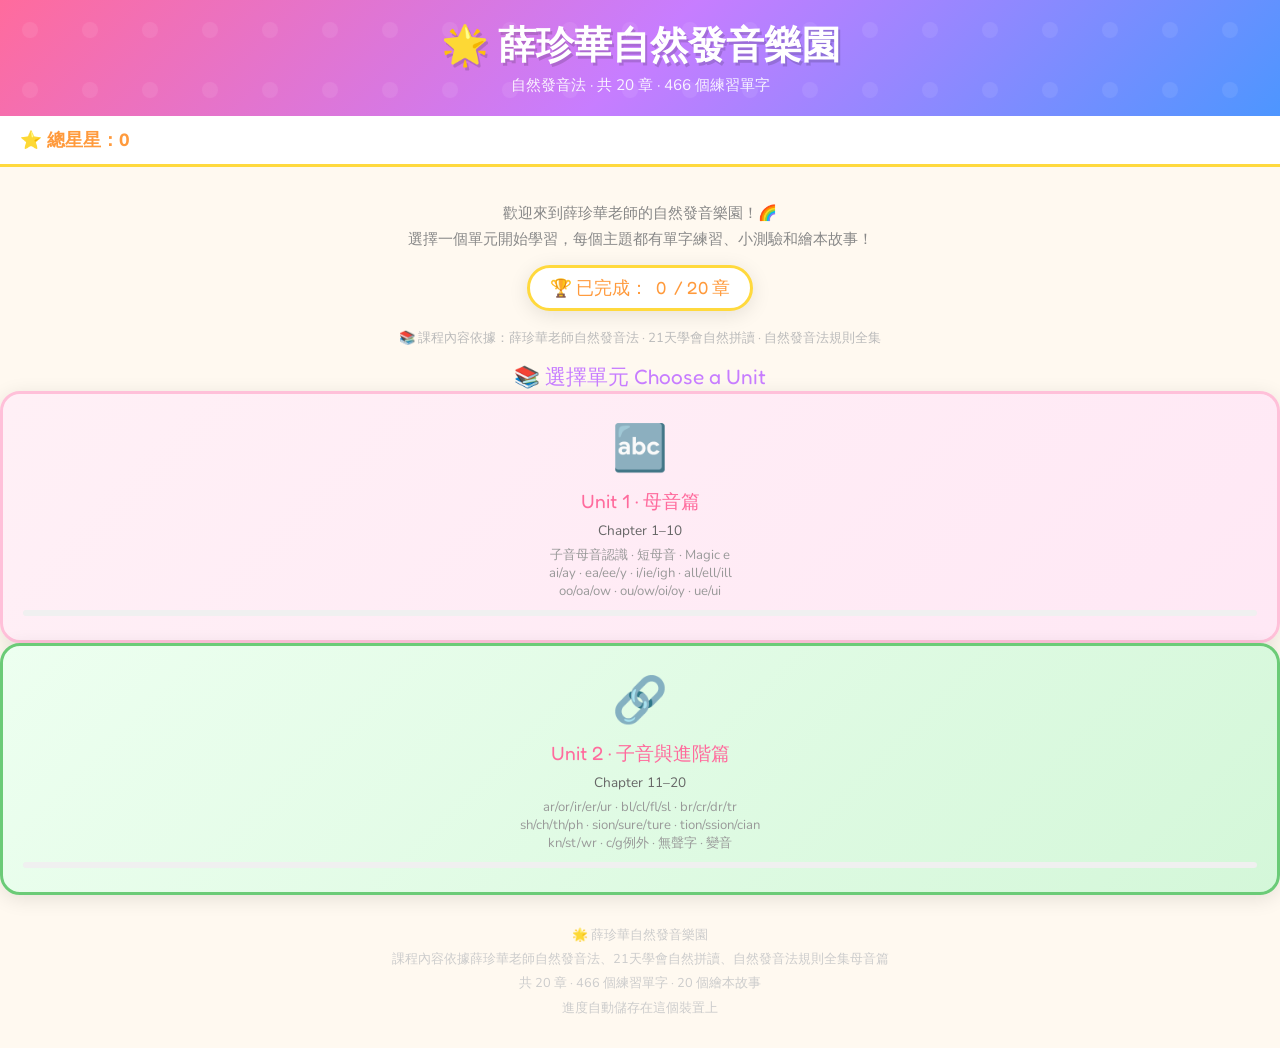
==== index.html @ bdc43578 "Add files via upload" ====
<!DOCTYPE html>
<html lang="zh-TW">
<head>
<meta charset="UTF-8">
<meta name="viewport" content="width=device-width, initial-scale=1.0">
<title>🌟 薛珍華自然發音樂園</title>
<link href="https://fonts.googleapis.com/css2?family=Nunito:wght@400;600;700;800;900&family=Fredoka+One&display=swap" rel="stylesheet">
<link rel="stylesheet" href="style.css">
<style>
  .hero {
    text-align: center;
    padding: 28px 20px 10px;
    max-width: 700px;
    margin: 0 auto;
  }
  .hero p { font-size: 0.95rem; color: #888; margin-top: 6px; line-height: 1.7; }
  .total-stars {
    display: inline-flex; align-items: center; gap: 8px;
    background: white; border: 3px solid var(--yellow);
    border-radius: 50px; padding: 8px 20px;
    font-family: 'Fredoka One', cursive; font-size: 1.1rem;
    color: var(--orange); margin-top: 12px; box-shadow: var(--shadow);
  }
  .section-title {
    font-family: 'Fredoka One', cursive; font-size: 1.3rem;
    color: var(--purple); text-align: center;
    padding: 0 20px; max-width: 900px; margin: 16px auto 0;
  }
  .source-note {
    text-align: center;
    font-size: 0.82rem;
    color: #bbb;
    padding: 8px 20px 0;
  }
  footer {
    text-align: center; padding: 28px 20px;
    color: #ccc; font-size: 0.8rem; line-height: 1.9;
  }
</style>
</head>
<body>

<header>
  <h1>🌟 薛珍華自然發音樂園</h1>
  <p>自然發音法 · 共 20 章 · 466 個練習單字</p>
</header>

<div id="progress-bar">
  <span class="star-count">⭐ 總星星：<span id="star-num">0</span></span>
  <div class="progress-stars" id="progress-stars"></div>
</div>

<div class="hero">
  <p>歡迎來到薛珍華老師的自然發音樂園！🌈<br>
  選擇一個單元開始學習，每個主題都有單字練習、小測驗和繪本故事！</p>
  <div class="total-stars">🏆 已完成：<span id="done-count">0</span> / 20 章</div>
</div>

<div class="source-note">
  📚 課程內容依據：薛珍華老師自然發音法 · 21天學會自然拼讀 · 自然發音法規則全集
</div>

<div class="section-title">📚 選擇單元 Choose a Unit</div>

<div class="unit-grid">

  <a class="unit-card" href="ch1-10.html" data-color="0">
    <span class="unit-emoji">🔤</span>
    <div class="unit-title">Unit 1 · 母音篇</div>
    <div style="font-size:0.85rem;color:#666;margin-bottom:6px">Chapter 1–10</div>
    <div class="unit-lessons">
      子音母音認識 · 短母音 · Magic e<br>
      ai/ay · ea/ee/y · i/ie/igh · all/ell/ill<br>
      oo/oa/ow · ou/ow/oi/oy · ue/ui
    </div>
    <div class="unit-progress"><div class="unit-progress-bar" id="prog-1" style="width:0%"></div></div>
  </a>

  <a class="unit-card" href="ch11-20.html" data-color="2">
    <span class="unit-emoji">🔗</span>
    <div class="unit-title">Unit 2 · 子音與進階篇</div>
    <div style="font-size:0.85rem;color:#666;margin-bottom:6px">Chapter 11–20</div>
    <div class="unit-lessons">
      ar/or/ir/er/ur · bl/cl/fl/sl · br/cr/dr/tr<br>
      sh/ch/th/ph · sion/sure/ture · tion/ssion/cian<br>
      kn/st/wr · c/g例外 · 無聲字 · 變音
    </div>
    <div class="unit-progress"><div class="unit-progress-bar" id="prog-2" style="width:0%"></div></div>
  </a>

</div>

<footer>
  🌟 薛珍華自然發音樂園<br>
  課程內容依據薛珍華老師自然發音法、21天學會自然拼讀、自然發音法規則全集母音篇<br>
  共 20 章 · 466 個練習單字 · 20 個繪本故事<br>
  進度自動儲存在這個裝置上
</footer>

<script>
  const stars = parseInt(localStorage.getItem('xue_phonics_stars') || '0');
  document.getElementById('star-num').textContent = stars;
  const starsEl = document.getElementById('progress-stars');
  for (let i = 0; i < Math.min(stars, 20); i++) {
    const s = document.createElement('span');
    s.className = 'star earned';
    s.textContent = '⭐';
    starsEl.appendChild(s);
  }
  const done = JSON.parse(localStorage.getItem('xue_phonics_done') || '[]');
  document.getElementById('done-count').textContent = done.length;

  const ranges = [[1,10],[11,20]];
  ranges.forEach(([from,to], idx) => {
    const total = to - from + 1;
    const count = done.filter(id => id >= from && id <= to).length;
    const bar = document.getElementById('prog-' + (idx+1));
    if (bar) bar.style.width = Math.round((count/total)*100) + '%';
  });
</script>

</body>
</html>
---- style.css ----
:root {
    --pink: #FF6B9D;
    --yellow: #FFD93D;
    --green: #6BCB77;
    --blue: #4D96FF;
    --purple: #C77DFF;
    --orange: #FF9A3C;
    --bg: #FFF9F0;
    --card: #FFFFFF;
    --text: #3A3A5C;
    --light: #F0F4FF;
    --shadow: 0 4px 20px rgba(0,0,0,0.1);
    --radius: 20px;
  }

  * { box-sizing: border-box; margin: 0; padding: 0; }

  body {
    font-family: 'Nunito', sans-serif;
    background: var(--bg);
    color: var(--text);
    min-height: 100vh;
    overflow-x: hidden;
  }

  /* ── Header ── */
  header {
    background: linear-gradient(135deg, #FF6B9D 0%, #C77DFF 50%, #4D96FF 100%);
    padding: 20px 24px;
    text-align: center;
    position: relative;
    overflow: hidden;
  }
  header::before {
    content: '';
    position: absolute; inset: 0;
    background: url("data:image/svg+xml,%3Csvg width='60' height='60' viewBox='0 0 60 60' xmlns='http://www.w3.org/2000/svg'%3E%3Cg fill='none' fill-rule='evenodd'%3E%3Cg fill='%23ffffff' fill-opacity='0.08'%3E%3Ccircle cx='30' cy='30' r='8'/%3E%3C/g%3E%3C/g%3E%3C/svg%3E") repeat;
  }
  header h1 {
    font-family: 'Fredoka One', cursive;
    font-size: clamp(1.6rem, 5vw, 2.4rem);
    color: white;
    text-shadow: 2px 3px 0 rgba(0,0,0,0.15);
    position: relative;
  }
  header p {
    color: rgba(255,255,255,0.9);
    font-size: 0.95rem;
    margin-top: 4px;
    position: relative;
  }

  /* ── Stars / Progress ── */
  #progress-bar {
    background: white;
    padding: 12px 20px;
    display: flex;
    align-items: center;
    gap: 10px;
    border-bottom: 3px solid var(--yellow);
    flex-wrap: wrap;
  }
  .star-count { font-size: 1.1rem; font-weight: 800; color: var(--orange); }
  .progress-stars { display: flex; gap: 4px; flex-wrap: wrap; }
  .star { font-size: 1.3rem; filter: grayscale(1); transition: all 0.3s; }
  .star.earned { filter: none; transform: scale(1.1); }

  /* ── Lesson Map ── */
  #lesson-map {
    padding: 28px 20px;
    max-width: 900px;
    margin: 0 auto;
  }
  #lesson-map h2 {
    font-family: 'Fredoka One', cursive;
    font-size: 1.5rem;
    color: var(--purple);
    margin-bottom: 20px;
    text-align: center;
  }
  .lesson-grid {
    display: grid;
    grid-template-columns: repeat(auto-fill, minmax(160px, 1fr));
    gap: 16px;
  }
  .lesson-card {
    background: var(--card);
    border-radius: var(--radius);
    padding: 20px 16px;
    text-align: center;
    cursor: pointer;
    border: 3px solid transparent;
    box-shadow: var(--shadow);
    transition: all 0.25s cubic-bezier(.34,1.56,.64,1);
    position: relative;
    overflow: hidden;
  }
  .lesson-card:hover { transform: translateY(-6px) scale(1.03); }
  .lesson-card.locked { opacity: 0.5; cursor: not-allowed; }
  .lesson-card.done { border-color: var(--green); }
  .lesson-card .lesson-emoji { font-size: 2.2rem; display: block; margin-bottom: 8px; }
  .lesson-card .lesson-num {
    font-family: 'Fredoka One', cursive;
    font-size: 1.1rem;
    color: var(--pink);
  }
  .lesson-card .lesson-title { font-size: 0.8rem; color: #777; margin-top: 4px; line-height: 1.3; }
  .lesson-card .done-badge {
    position: absolute; top: 8px; right: 8px;
    font-size: 1rem;
  }
  .lesson-card[data-color="0"] { background: linear-gradient(135deg, #fff0f6, #ffe8f5); border-color: #ffc0d9; }
  .lesson-card[data-color="1"] { background: linear-gradient(135deg, #fffbe0, #fff3c0); border-color: #ffe066; }
  .lesson-card[data-color="2"] { background: linear-gradient(135deg, #edfff0, #d4f7d9); border-color: #6bcb77; }
  .lesson-card[data-color="3"] { background: linear-gradient(135deg, #eef4ff, #d9e8ff); border-color: #4d96ff; }
  .lesson-card[data-color="4"] { background: linear-gradient(135deg, #f5eeff, #e8d5ff); border-color: #c77dff; }

  /* ── Screen: Lesson Intro ── */
  .screen { display: none; max-width: 860px; margin: 0 auto; padding: 24px 16px; }
  .screen.active { display: block; }

  .back-btn {
    background: white;
    border: 2.5px solid var(--pink);
    color: var(--pink);
    font-family: 'Nunito', sans-serif;
    font-weight: 800;
    font-size: 0.95rem;
    padding: 8px 18px;
    border-radius: 50px;
    cursor: pointer;
    margin-bottom: 20px;
    transition: all 0.2s;
    display: inline-flex;
    align-items: center;
    gap: 6px;
  }
  .back-btn:hover { background: var(--pink); color: white; }

  .lesson-header {
    text-align: center;
    margin-bottom: 28px;
  }
  .lesson-header .big-emoji { font-size: 3.5rem; }
  .lesson-header h2 {
    font-family: 'Fredoka One', cursive;
    font-size: 2rem;
    background: linear-gradient(135deg, var(--pink), var(--purple));
    -webkit-background-clip: text;
    -webkit-text-fill-color: transparent;
    margin: 8px 0 4px;
  }
  .lesson-header p { color: #888; font-size: 0.9rem; }

  /* ── Topic Tabs ── */
  .topic-tabs {
    display: flex;
    gap: 10px;
    flex-wrap: wrap;
    justify-content: center;
    margin-bottom: 24px;
  }
  .topic-tab {
    padding: 10px 20px;
    border-radius: 50px;
    border: 2.5px solid #e0e0e0;
    background: white;
    cursor: pointer;
    font-family: 'Nunito', sans-serif;
    font-weight: 700;
    font-size: 0.9rem;
    transition: all 0.2s;
    color: #666;
  }
  .topic-tab.active, .topic-tab:hover {
    border-color: var(--pink);
    background: var(--pink);
    color: white;
  }

  /* ── Rule Box ── */
  .rule-box {
    background: linear-gradient(135deg, #fff9e6, #fff3cc);
    border: 3px solid var(--yellow);
    border-radius: var(--radius);
    padding: 18px 20px;
    margin-bottom: 24px;
  }
  .rule-box h3 {
    font-family: 'Fredoka One', cursive;
    font-size: 1.1rem;
    color: #b07800;
    margin-bottom: 10px;
    display: flex;
    align-items: center;
    gap: 8px;
  }
  .rule-box ul { list-style: none; }
  .rule-box ul li {
    padding: 5px 0;
    padding-left: 24px;
    position: relative;
    font-size: 0.92rem;
    line-height: 1.6;
    color: var(--text);
  }
  .rule-box ul li::before { content: '✏️'; position: absolute; left: 0; }

  /* ── Word Cards ── */
  .words-section h3 {
    font-family: 'Fredoka One', cursive;
    font-size: 1.2rem;
    color: var(--blue);
    margin-bottom: 14px;
    display: flex;
    align-items: center;
    gap: 8px;
  }
  .words-grid {
    display: grid;
    grid-template-columns: repeat(auto-fill, minmax(140px, 1fr));
    gap: 14px;
    margin-bottom: 28px;
  }
  .word-card {
    background: white;
    border-radius: 16px;
    padding: 14px 10px;
    text-align: center;
    box-shadow: 0 3px 12px rgba(0,0,0,0.08);
    cursor: pointer;
    border: 2.5px solid transparent;
    transition: all 0.2s;
    position: relative;
  }
  .word-card:hover, .word-card:focus {
    border-color: var(--pink);
    transform: translateY(-3px);
    box-shadow: 0 6px 20px rgba(255,107,157,0.2);
  }
  .word-card .word-img {
    width: 80px; height: 80px;
    object-fit: cover;
    border-radius: 10px;
    margin-bottom: 8px;
    background: #f0f0f0;
  }
  .word-card .word-img-placeholder {
    width: 80px; height: 80px;
    border-radius: 10px;
    margin: 0 auto 8px;
    background: linear-gradient(135deg, #f0f0ff, #e8e0ff);
    display: flex;
    align-items: center;
    justify-content: center;
    font-size: 2.5rem;
  }
  .word-card .word-text {
    font-family: 'Fredoka One', cursive;
    font-size: 1.25rem;
    color: var(--text);
    display: block;
    margin-bottom: 3px;
  }
  .word-card .word-highlight {
    color: var(--pink);
  }
  .word-card .word-zh { font-size: 0.78rem; color: #999; }
  .word-card .sound-btn {
    position: absolute; top: 8px; right: 8px;
    background: var(--yellow);
    border: none;
    border-radius: 50%;
    width: 28px; height: 28px;
    font-size: 0.9rem;
    cursor: pointer;
    display: flex;
    align-items: center;
    justify-content: center;
    transition: transform 0.15s;
  }
  .word-card .sound-btn:hover { transform: scale(1.2); }
  .word-card.playing { border-color: var(--green); animation: pulse 0.5s; }
  @keyframes pulse {
    0%, 100% { transform: scale(1); }
    50% { transform: scale(1.05); }
  }

  /* ── Practice Quiz ── */
  .practice-section {
    background: linear-gradient(135deg, #eef4ff, #e8d5ff);
    border-radius: var(--radius);
    padding: 22px;
    margin-bottom: 24px;
  }
  .practice-section h3 {
    font-family: 'Fredoka One', cursive;
    font-size: 1.2rem;
    color: var(--purple);
    margin-bottom: 16px;
    display: flex;
    align-items: center;
    gap: 8px;
  }
  .quiz-feedback { text-align: center; font-size: 1.3rem; font-weight: 800; min-height: 36px; }
  .quiz-choices {
    display: grid;
    grid-template-columns: 1fr 1fr;
    gap: 10px;
    margin-bottom: 14px;
  }
  .quiz-choice {
    padding: 14px;
    background: white;
    border: 2.5px solid #e0e0e0;
    border-radius: 14px;
    font-size: 1.15rem;
    font-weight: 700;
    cursor: pointer;
    transition: all 0.2s;
    text-align: center;
    font-family: 'Fredoka One', cursive;
  }
  .quiz-choice:hover { border-color: var(--blue); background: #eef4ff; }
  .quiz-choice.correct { border-color: var(--green); background: #edfff0; color: var(--green); }
  .quiz-choice.wrong { border-color: var(--pink); background: #fff0f6; color: var(--pink); }
  .quiz-feedback.correct { color: var(--green); }
  .quiz-feedback.wrong { color: var(--pink); }
  .quiz-nav { display: flex; justify-content: center; gap: 12px; margin-top: 12px; }
  .btn-primary {
    background: linear-gradient(135deg, var(--pink), var(--purple));
    color: white;
    border: none;
    border-radius: 50px;
    padding: 12px 28px;
    font-family: 'Nunito', sans-serif;
    font-weight: 800;
    font-size: 1rem;
    cursor: pointer;
    transition: all 0.2s;
    box-shadow: 0 4px 12px rgba(255,107,157,0.3);
  }
  .btn-primary:hover { transform: translateY(-2px); box-shadow: 0 6px 18px rgba(255,107,157,0.4); }
  .btn-secondary {
    background: white;
    color: var(--blue);
    border: 2.5px solid var(--blue);
    border-radius: 50px;
    padding: 12px 28px;
    font-family: 'Nunito', sans-serif;
    font-weight: 800;
    font-size: 1rem;
    cursor: pointer;
    transition: all 0.2s;
  }
  .btn-secondary:hover { background: var(--blue); color: white; }

  /* ── Story Book ── */
  .storybook {
    background: linear-gradient(135deg, #fffbe6, #fff3cc);
    border: 3px solid var(--yellow);
    border-radius: var(--radius);
    padding: 24px;
    margin-top: 10px;
  }
  .storybook h3 {
    font-family: 'Fredoka One', cursive;
    font-size: 1.3rem;
    color: #b07800;
    margin-bottom: 6px;
  }
  .storybook .story-subtitle { font-size: 0.85rem; color: #b07800; margin-bottom: 16px; }
  .story-page {
    background: white;
    border-radius: 14px;
    padding: 18px;
    margin-bottom: 12px;
    border-left: 4px solid var(--yellow);
    cursor: pointer;
    transition: all 0.2s;
  }
  .story-page:hover { transform: translateX(4px); }
  .story-page .story-line {
    font-family: 'Fredoka One', cursive;
    font-size: 1.15rem;
    line-height: 1.8;
    color: var(--text);
  }
  .story-page .story-line .highlight-word {
    color: var(--pink);
    cursor: pointer;
    text-decoration: underline dotted;
  }
  .story-page .story-line .highlight-word:hover { color: var(--purple); }
  .story-page .story-zh {
    font-size: 0.82rem;
    color: #999;
    margin-top: 6px;
    line-height: 1.6;
  }
  .story-read-btn {
    background: var(--orange);
    color: white;
    border: none;
    border-radius: 50px;
    padding: 10px 22px;
    font-family: 'Nunito', sans-serif;
    font-weight: 800;
    cursor: pointer;
    font-size: 0.9rem;
    margin-right: 8px;
    transition: all 0.2s;
  }
  .story-read-btn:hover { background: #e07800; transform: scale(1.05); }

  /* ── Congrats ── */
  .congrats-box {
    text-align: center;
    padding: 28px;
    background: linear-gradient(135deg, #fff0f6, #f5eeff);
    border-radius: var(--radius);
    border: 3px solid var(--purple);
    margin: 20px 0;
    display: none;
  }
  .congrats-box.show { display: block; animation: bounce 0.5s; }
  @keyframes bounce {
    0% { transform: scale(0.7); } 60% { transform: scale(1.08); } 100% { transform: scale(1); }
  }
  .congrats-box .big-star { font-size: 4rem; }
  .congrats-box h3 {
    font-family: 'Fredoka One', cursive;
    font-size: 1.5rem;
    color: var(--purple);
    margin: 10px 0 6px;
  }
  .congrats-box p { color: #666; font-size: 0.9rem; }

  /* ── Phoneme Badge ── */
  .phoneme-badge {
    display: inline-block;
    background: var(--pink);
    color: white;
    font-family: 'Fredoka One', cursive;
    font-size: 1.1rem;
    padding: 4px 14px;
    border-radius: 50px;
    margin: 4px;
    cursor: pointer;
    transition: transform 0.15s;
  }
  .phoneme-badge:hover { transform: scale(1.1); }

  /* ── Responsive ── */
  @media (max-width: 480px) {
    .words-grid { grid-template-columns: repeat(2, 1fr); }
    .quiz-choices { grid-template-columns: 1fr; }
    .quiz-word-display { font-size: 2rem; }
  }

  /* ── Lesson Nav ── */
  .lesson-nav-dots {
    display: flex;
    justify-content: center;
    gap: 8px;
    margin-bottom: 20px;
  }
  .nav-dot {
    width: 32px; height: 32px;
    border-radius: 50%;
    border: 2px solid #ddd;
    background: #f5f5f5;
    cursor: pointer;
    font-weight: 800;
    font-size: 0.85rem;
    transition: all 0.2s;
    display: flex;
    align-items: center;
    justify-content: center;
    color: #aaa;
  }
  .nav-dot.active { background: var(--pink); border-color: var(--pink); color: white; }
  .nav-dot.done { background: var(--green); border-color: var(--green); color: white; }

  /* ── Word Group Boxes (regular vs exceptions) ── */
  .word-group-box {
    border: 3px solid #ddd;
    border-radius: 16px;
    padding: 16px;
    margin-bottom: 18px;
  }
  .word-group-label {
    font-family: 'Fredoka One', cursive;
    font-size: 1.05rem;
    color: var(--text);
    margin-bottom: 4px;
  }
  .word-group-note {
    font-size: 0.82rem;
    color: #777;
    margin-bottom: 12px;
    line-height: 1.5;
  }
  /* Exception cards are wider to accommodate the note */
  .word-card.has-note {
    grid-column: span 2;
    display: flex;
    flex-direction: row;
    align-items: flex-start;
    gap: 12px;
    text-align: left;
    padding: 14px;
  }
  .word-card.has-note .word-img-placeholder,
  .word-card.has-note img.word-img {
    flex-shrink: 0;
  }
  .word-card.has-note .sound-btn {
    position: static;
    margin-left: auto;
    align-self: flex-start;
  }
  .word-exception-note {
    font-size: 0.78rem;
    color: #b07800;
    background: #fffbe6;
    border-radius: 8px;
    padding: 5px 8px;
    margin-top: 5px;
    line-height: 1.5;
  }
  /* img error fallback */
  img.word-img { display: block; }

  /* ── Syllable Break ── */
  .word-syllable {
    display: block;
    font-size: 0.78rem;
    color: var(--blue);
    font-weight: 800;
    letter-spacing: 2px;
    margin-top: 1px;
  }

  /* ── Quiz Image ── */
  .quiz-img-area {
    display: flex;
    align-items: center;
    justify-content: center;
    gap: 18px;
    background: white;
    border-radius: 14px;
    padding: 16px;
    margin-bottom: 12px;
  }
  .quiz-img-placeholder {
    width: 90px; height: 90px;
    border-radius: 12px;
    background: linear-gradient(135deg, #f0f0ff, #e8e0ff);
    display: flex;
    align-items: center;
    justify-content: center;
    font-size: 3rem;
    flex-shrink: 0;
  }
  .quiz-img-placeholder img {
    width: 90px; height: 90px;
    object-fit: cover;
    border-radius: 12px;
  }
  .quiz-word-block {
    text-align: center;
  }
  .quiz-word-display {
    font-family: 'Fredoka One', cursive;
    font-size: 2.4rem;
    color: var(--text);
    letter-spacing: 4px;
    cursor: pointer;
  }
  .quiz-word-display:hover { color: var(--pink); }
  .quiz-hint { font-size: 0.85rem; color: #aaa; margin-top: 4px; }
</style>

/* ── Index Page: Unit Cards ── */
.unit-grid {
  display: grid;
  grid-template-columns: repeat(auto-fill, minmax(220px, 1fr));
  gap: 20px;
  max-width: 900px;
  margin: 0 auto;
  padding: 28px 20px;
}
.unit-card {
  background: white;
  border-radius: var(--radius);
  padding: 24px 20px;
  text-align: center;
  box-shadow: var(--shadow);
  cursor: pointer;
  border: 3px solid #eee;
  transition: all 0.25s cubic-bezier(.34,1.56,.64,1);
  text-decoration: none;
  display: block;
  color: var(--text);
}
.unit-card:hover { transform: translateY(-6px) scale(1.03); border-color: var(--pink); }
.unit-card.locked { opacity: 0.45; cursor: not-allowed; pointer-events: none; }
.unit-card .unit-emoji { font-size: 2.8rem; display: block; margin-bottom: 10px; }
.unit-card .unit-title {
  font-family: 'Fredoka One', cursive;
  font-size: 1.2rem;
  color: var(--pink);
  margin-bottom: 6px;
}
.unit-card .unit-lessons { font-size: 0.82rem; color: #999; }
.unit-card .unit-progress {
  margin-top: 10px;
  height: 6px;
  background: #f0f0f0;
  border-radius: 3px;
  overflow: hidden;
}
.unit-card .unit-progress-bar {
  height: 100%;
  background: linear-gradient(90deg, var(--green), var(--blue));
  border-radius: 3px;
  transition: width 0.5s;
}
.unit-card[data-color="0"] { border-color: #ffc0d9; background: linear-gradient(135deg,#fff0f6,#ffe8f5); }
.unit-card[data-color="1"] { border-color: #ffe066; background: linear-gradient(135deg,#fffbe0,#fff3c0); }
.unit-card[data-color="2"] { border-color: #6bcb77; background: linear-gradient(135deg,#edfff0,#d4f7d9); }
.unit-card[data-color="3"] { border-color: #4d96ff; background: linear-gradient(135deg,#eef4ff,#d9e8ff); }
.unit-card[data-color="4"] { border-color: #c77dff; background: linear-gradient(135deg,#f5eeff,#e8d5ff); }

/* ── Home back link ── */
.home-link {
  display: inline-flex; align-items: center; gap: 6px;
  background: white; border: 2.5px solid var(--blue);
  color: var(--blue); font-weight: 800; font-size: 0.9rem;
  padding: 7px 16px; border-radius: 50px;
  text-decoration: none; margin-bottom: 18px;
  transition: all 0.2s;
}
.home-link:hover { background: var(--blue); color: white; }
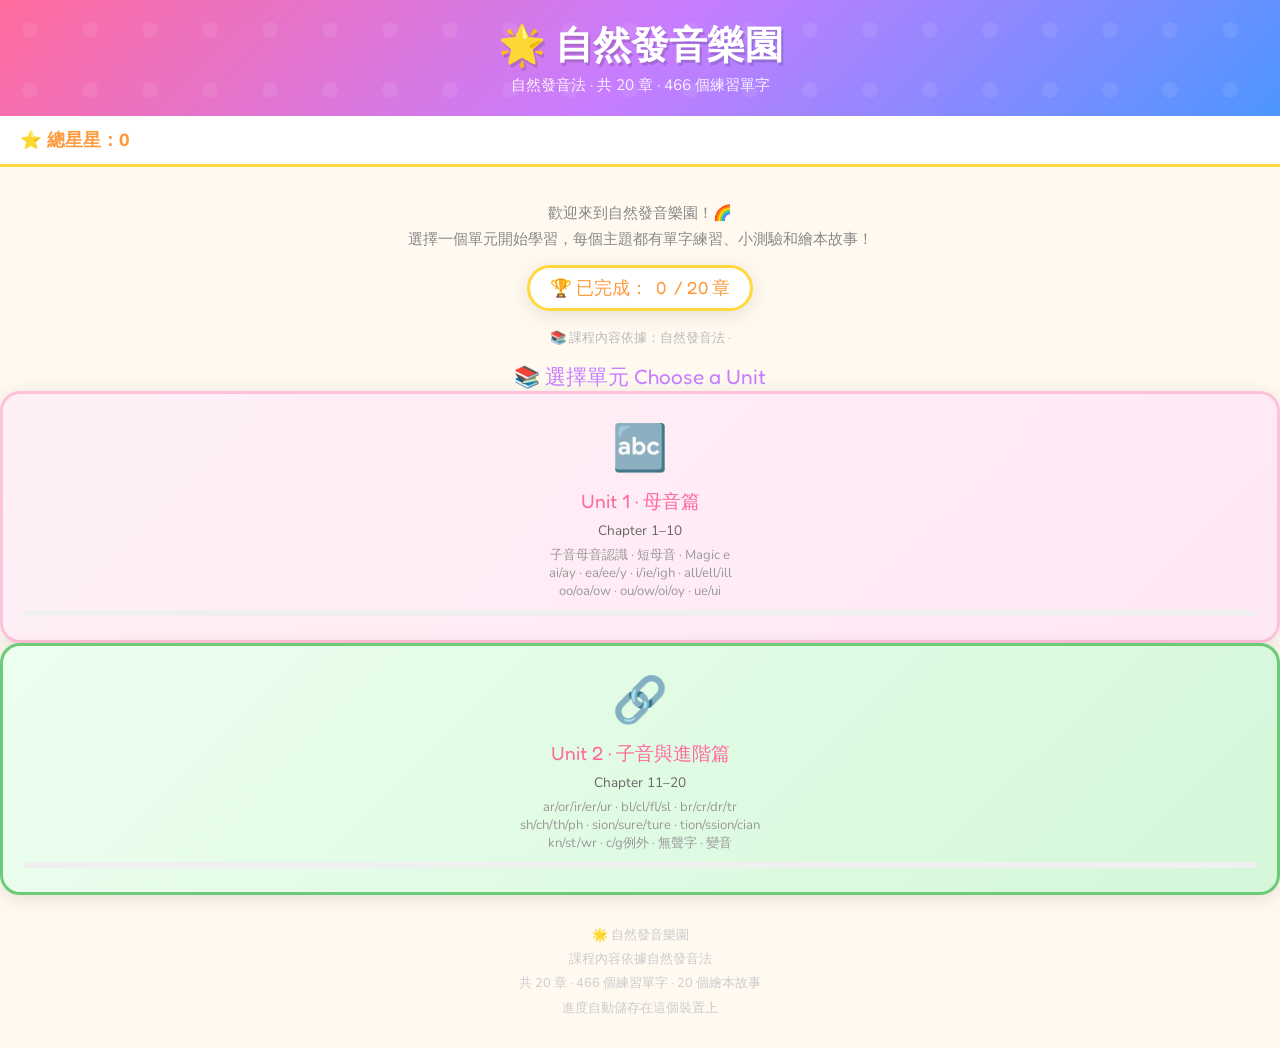
==== commit 444fc84d: "Update index.html" ====
--- a/index.html
+++ b/index.html
@@ -3,7 +3,7 @@
 <head>
 <meta charset="UTF-8">
 <meta name="viewport" content="width=device-width, initial-scale=1.0">
-<title>🌟 薛珍華自然發音樂園</title>
+<title>🌟 自然發音樂園</title>
 <link href="https://fonts.googleapis.com/css2?family=Nunito:wght@400;600;700;800;900&family=Fredoka+One&display=swap" rel="stylesheet">
 <link rel="stylesheet" href="style.css">
 <style>
@@ -41,7 +41,7 @@
 <body>
 
 <header>
-  <h1>🌟 薛珍華自然發音樂園</h1>
+  <h1>🌟 自然發音樂園</h1>
   <p>自然發音法 · 共 20 章 · 466 個練習單字</p>
 </header>
 
@@ -51,13 +51,13 @@
 </div>
 
 <div class="hero">
-  <p>歡迎來到薛珍華老師的自然發音樂園！🌈<br>
+  <p>歡迎來到自然發音樂園！🌈<br>
   選擇一個單元開始學習，每個主題都有單字練習、小測驗和繪本故事！</p>
   <div class="total-stars">🏆 已完成：<span id="done-count">0</span> / 20 章</div>
 </div>
 
 <div class="source-note">
-  📚 課程內容依據：薛珍華老師自然發音法 · 21天學會自然拼讀 · 自然發音法規則全集
+  📚 課程內容依據：自然發音法 ·
 </div>
 
 <div class="section-title">📚 選擇單元 Choose a Unit</div>
@@ -91,8 +91,8 @@
 </div>
 
 <footer>
-  🌟 薛珍華自然發音樂園<br>
-  課程內容依據薛珍華老師自然發音法、21天學會自然拼讀、自然發音法規則全集母音篇<br>
+  🌟 自然發音樂園<br>
+  課程內容依據自然發音法<br>
   共 20 章 · 466 個練習單字 · 20 個繪本故事<br>
   進度自動儲存在這個裝置上
 </footer>
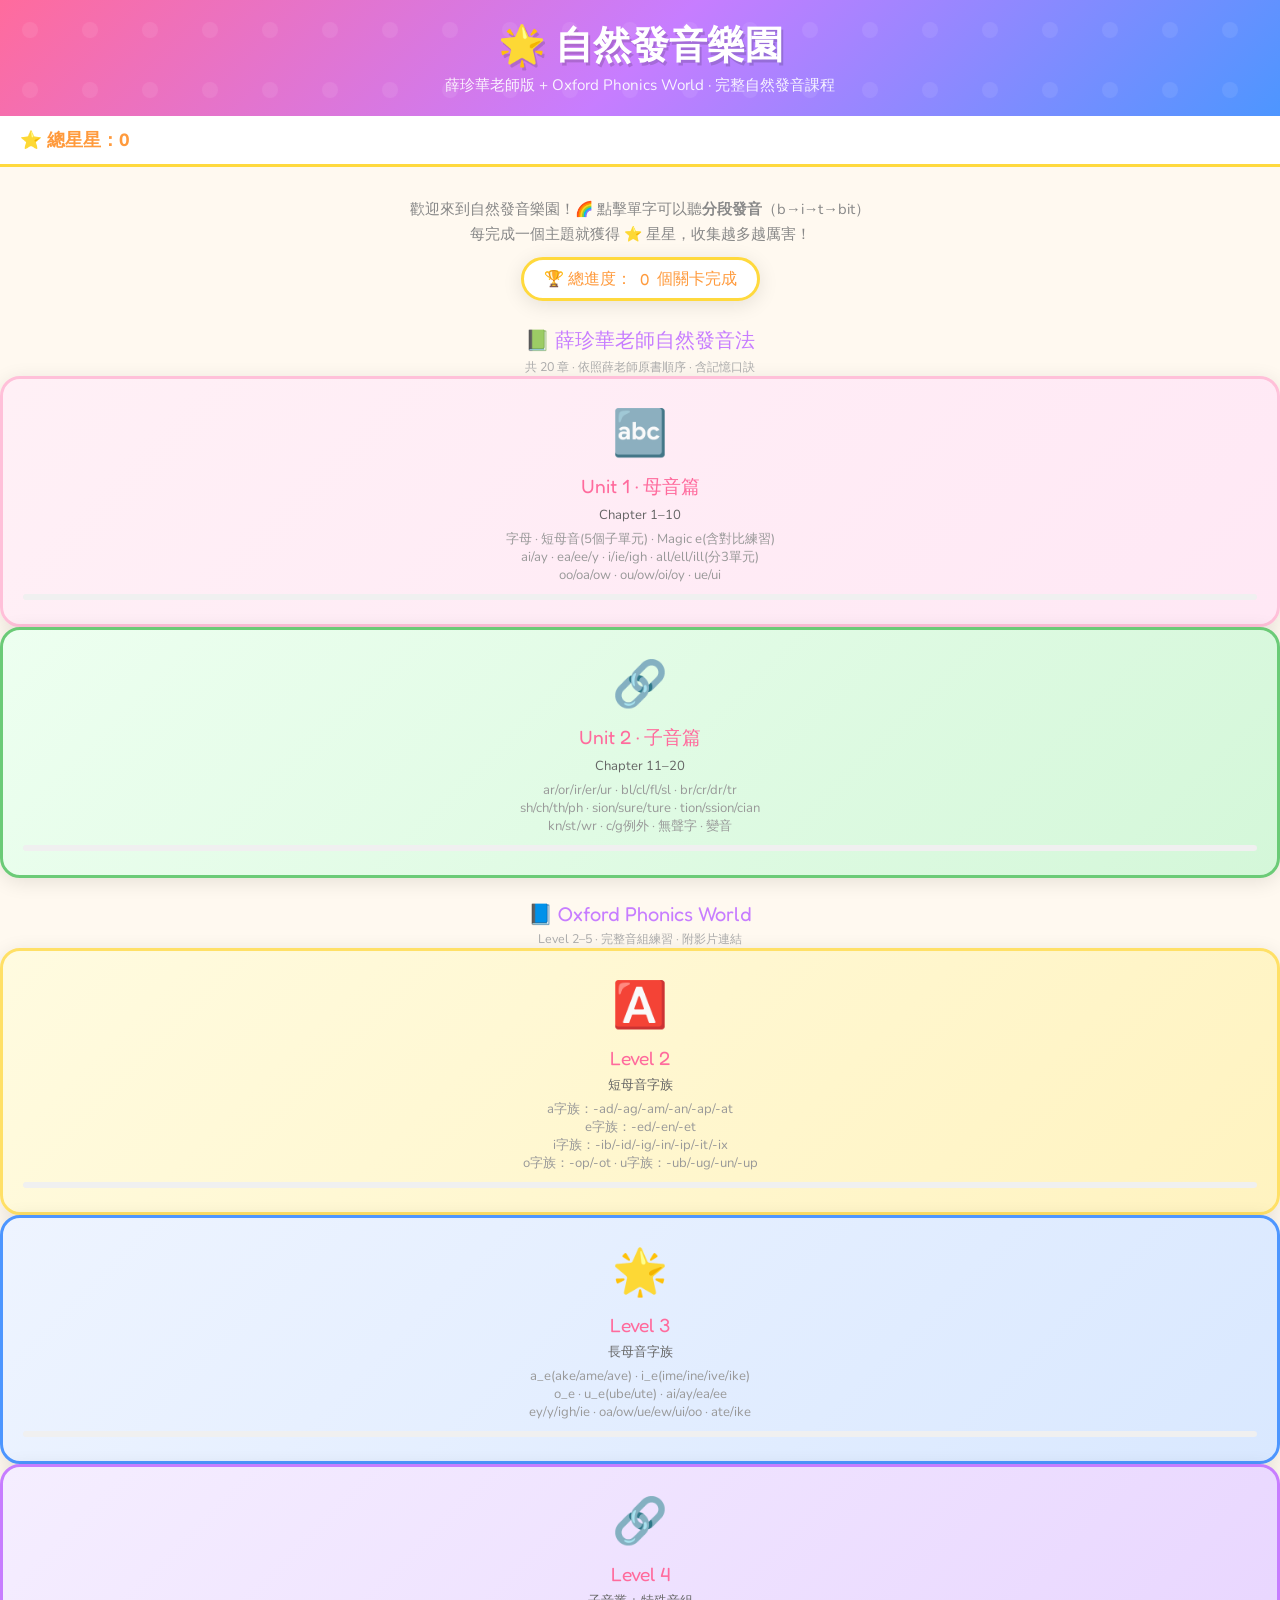
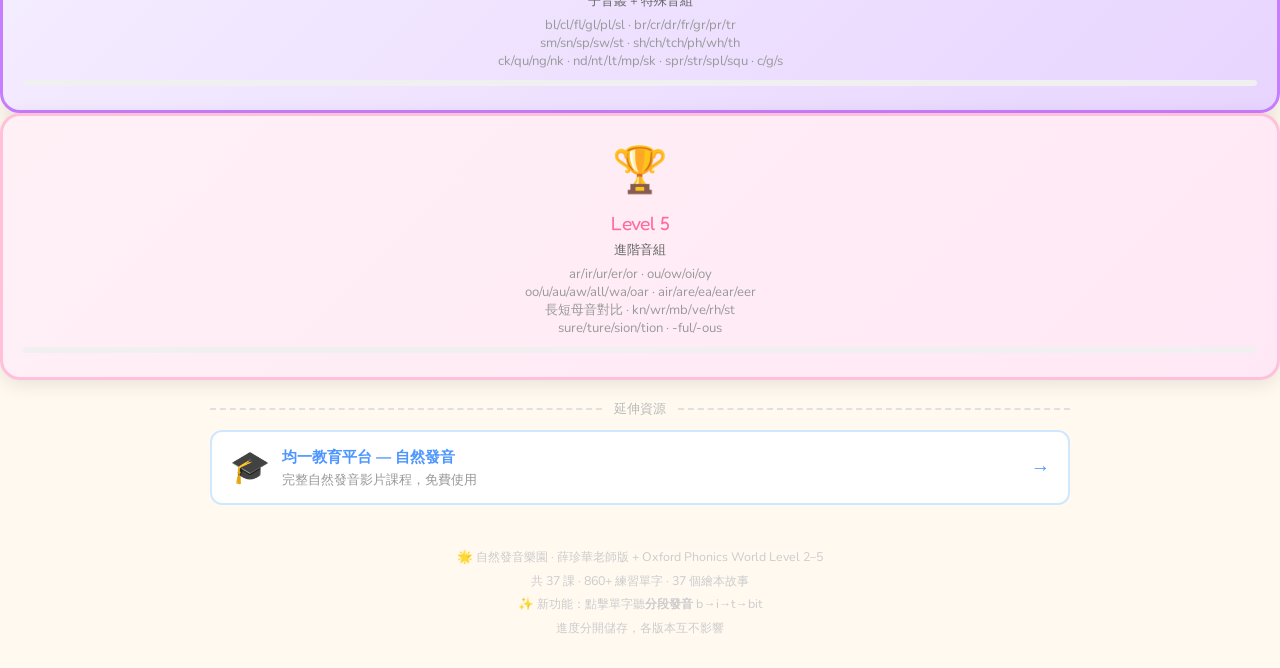
==== commit a63d0f9e: "Add files via upload" ====
--- a/index.html
+++ b/index.html
@@ -3,46 +3,33 @@
 <head>
 <meta charset="UTF-8">
 <meta name="viewport" content="width=device-width, initial-scale=1.0">
-<title>🌟 自然發音樂園</title>
+<title>🌟 自然發音樂園 — 薛珍華 + Oxford</title>
 <link href="https://fonts.googleapis.com/css2?family=Nunito:wght@400;600;700;800;900&family=Fredoka+One&display=swap" rel="stylesheet">
 <link rel="stylesheet" href="style.css">
 <style>
-  .hero {
-    text-align: center;
-    padding: 28px 20px 10px;
-    max-width: 700px;
-    margin: 0 auto;
-  }
-  .hero p { font-size: 0.95rem; color: #888; margin-top: 6px; line-height: 1.7; }
-  .total-stars {
-    display: inline-flex; align-items: center; gap: 8px;
-    background: white; border: 3px solid var(--yellow);
-    border-radius: 50px; padding: 8px 20px;
-    font-family: 'Fredoka One', cursive; font-size: 1.1rem;
-    color: var(--orange); margin-top: 12px; box-shadow: var(--shadow);
-  }
-  .section-title {
-    font-family: 'Fredoka One', cursive; font-size: 1.3rem;
-    color: var(--purple); text-align: center;
-    padding: 0 20px; max-width: 900px; margin: 16px auto 0;
-  }
-  .source-note {
-    text-align: center;
-    font-size: 0.82rem;
-    color: #bbb;
-    padding: 8px 20px 0;
-  }
-  footer {
-    text-align: center; padding: 28px 20px;
-    color: #ccc; font-size: 0.8rem; line-height: 1.9;
-  }
+  .hero { text-align:center; padding:24px 20px 8px; max-width:700px; margin:0 auto; }
+  .hero p { font-size:0.92rem; color:#888; margin-top:6px; line-height:1.7; }
+  .total-stars { display:inline-flex; align-items:center; gap:8px; background:white;
+    border:3px solid var(--yellow); border-radius:50px; padding:8px 20px;
+    font-family:'Fredoka One',cursive; font-size:1rem; color:var(--orange);
+    margin-top:10px; box-shadow:var(--shadow); }
+  .section-title { font-family:'Fredoka One',cursive; font-size:1.25rem;
+    color:var(--purple); text-align:center; padding:0 20px;
+    max-width:900px; margin:18px auto 0; }
+  .section-divider { display:flex; align-items:center; gap:12px;
+    max-width:900px; margin:6px auto 0; padding:0 20px; }
+  .section-divider hr { flex:1; border:none; border-top:2px dashed #e0e0e0; }
+  .section-divider span { font-size:0.8rem; color:#bbb; white-space:nowrap; }
+  .unit-subtitle { font-size:0.78rem; color:#aaa; text-align:center; margin-top:4px; }
+  footer { text-align:center; padding:28px 20px;
+    color:#ccc; font-size:0.78rem; line-height:1.9; }
 </style>
 </head>
 <body>
 
 <header>
   <h1>🌟 自然發音樂園</h1>
-  <p>自然發音法 · 共 20 章 · 466 個練習單字</p>
+  <p>薛珍華老師版 + Oxford Phonics World · 完整自然發音課程</p>
 </header>
 
 <div id="progress-bar">
@@ -51,73 +38,139 @@
 </div>
 
 <div class="hero">
-  <p>歡迎來到自然發音樂園！🌈<br>
-  選擇一個單元開始學習，每個主題都有單字練習、小測驗和繪本故事！</p>
-  <div class="total-stars">🏆 已完成：<span id="done-count">0</span> / 20 章</div>
+  <p>歡迎來到自然發音樂園！🌈 點擊單字可以聽<b>分段發音</b>（b→i→t→bit）<br>
+  每完成一個主題就獲得 ⭐ 星星，收集越多越厲害！</p>
+  <div class="total-stars">🏆 總進度：<span id="done-count">0</span> 個關卡完成</div>
 </div>
 
-<div class="source-note">
-  📚 課程內容依據：自然發音法 ·
-</div>
-
-<div class="section-title">📚 選擇單元 Choose a Unit</div>
+<!-- ── 薛珍華版 ── -->
+<div class="section-title">📗 薛珍華老師自然發音法</div>
+<div class="unit-subtitle">共 20 章 · 依照薛老師原書順序 · 含記憶口訣</div>
 
 <div class="unit-grid">
-
   <a class="unit-card" href="ch1-10.html" data-color="0">
     <span class="unit-emoji">🔤</span>
     <div class="unit-title">Unit 1 · 母音篇</div>
-    <div style="font-size:0.85rem;color:#666;margin-bottom:6px">Chapter 1–10</div>
-    <div class="unit-lessons">
-      子音母音認識 · 短母音 · Magic e<br>
-      ai/ay · ea/ee/y · i/ie/igh · all/ell/ill<br>
-      oo/oa/ow · ou/ow/oi/oy · ue/ui
-    </div>
-    <div class="unit-progress"><div class="unit-progress-bar" id="prog-1" style="width:0%"></div></div>
+    <div style="font-size:0.82rem;color:#666;margin-bottom:6px">Chapter 1–10</div>
+    <div class="unit-lessons">字母 · 短母音(5個子單元) · Magic e(含對比練習)<br>
+    ai/ay · ea/ee/y · i/ie/igh · all/ell/ill(分3單元)<br>
+    oo/oa/ow · ou/ow/oi/oy · ue/ui</div>
+    <div class="unit-progress"><div class="unit-progress-bar" id="prog-xue1" style="width:0%"></div></div>
   </a>
-
   <a class="unit-card" href="ch11-20.html" data-color="2">
     <span class="unit-emoji">🔗</span>
-    <div class="unit-title">Unit 2 · 子音與進階篇</div>
-    <div style="font-size:0.85rem;color:#666;margin-bottom:6px">Chapter 11–20</div>
-    <div class="unit-lessons">
-      ar/or/ir/er/ur · bl/cl/fl/sl · br/cr/dr/tr<br>
-      sh/ch/th/ph · sion/sure/ture · tion/ssion/cian<br>
-      kn/st/wr · c/g例外 · 無聲字 · 變音
+    <div class="unit-title">Unit 2 · 子音篇</div>
+    <div style="font-size:0.82rem;color:#666;margin-bottom:6px">Chapter 11–20</div>
+    <div class="unit-lessons">ar/or/ir/er/ur · bl/cl/fl/sl · br/cr/dr/tr<br>
+    sh/ch/th/ph · sion/sure/ture · tion/ssion/cian<br>
+    kn/st/wr · c/g例外 · 無聲字 · 變音</div>
+    <div class="unit-progress"><div class="unit-progress-bar" id="prog-xue2" style="width:0%"></div></div>
+  </a>
+</div>
+
+<!-- ── Oxford Phonics World ── -->
+<div class="section-title" style="margin-top:24px">📘 Oxford Phonics World</div>
+<div class="unit-subtitle">Level 2–5 · 完整音組練習 · 附影片連結</div>
+
+<div class="unit-grid">
+  <a class="unit-card" href="oxford_l2.html" data-color="1">
+    <span class="unit-emoji">🅰️</span>
+    <div class="unit-title">Level 2</div>
+    <div style="font-size:0.82rem;color:#666;margin-bottom:6px">短母音字族</div>
+    <div class="unit-lessons">a字族：-ad/-ag/-am/-an/-ap/-at<br>
+    e字族：-ed/-en/-et<br>
+    i字族：-ib/-id/-ig/-in/-ip/-it/-ix<br>
+    o字族：-op/-ot · u字族：-ub/-ug/-un/-up</div>
+    <div class="unit-progress"><div class="unit-progress-bar" id="prog-oxl2" style="width:0%"></div></div>
+  </a>
+  <a class="unit-card" href="oxford_l3.html" data-color="3">
+    <span class="unit-emoji">🌟</span>
+    <div class="unit-title">Level 3</div>
+    <div style="font-size:0.82rem;color:#666;margin-bottom:6px">長母音字族</div>
+    <div class="unit-lessons">a_e(ake/ame/ave) · i_e(ime/ine/ive/ike)<br>
+    o_e · u_e(ube/ute) · ai/ay/ea/ee<br>
+    ey/y/igh/ie · oa/ow/ue/ew/ui/oo · ate/ike</div>
+    <div class="unit-progress"><div class="unit-progress-bar" id="prog-oxl3" style="width:0%"></div></div>
+  </a>
+  <a class="unit-card" href="oxford_l4.html" data-color="4">
+    <span class="unit-emoji">🔗</span>
+    <div class="unit-title">Level 4</div>
+    <div style="font-size:0.82rem;color:#666;margin-bottom:6px">子音叢 + 特殊音組</div>
+    <div class="unit-lessons">bl/cl/fl/gl/pl/sl · br/cr/dr/fr/gr/pr/tr<br>
+    sm/sn/sp/sw/st · sh/ch/tch/ph/wh/th<br>
+    ck/qu/ng/nk · nd/nt/lt/mp/sk · spr/str/spl/squ · c/g/s</div>
+    <div class="unit-progress"><div class="unit-progress-bar" id="prog-oxl4" style="width:0%"></div></div>
+  </a>
+  <a class="unit-card" href="oxford_l5.html" data-color="0">
+    <span class="unit-emoji">🏆</span>
+    <div class="unit-title">Level 5</div>
+    <div style="font-size:0.82rem;color:#666;margin-bottom:6px">進階音組</div>
+    <div class="unit-lessons">ar/ir/ur/er/or · ou/ow/oi/oy<br>
+    oo/u/au/aw/all/wa/oar · air/are/ea/ear/eer<br>
+    長短母音對比 · kn/wr/mb/ve/rh/st<br>
+    sure/ture/sion/tion · -ful/-ous</div>
+    <div class="unit-progress"><div class="unit-progress-bar" id="prog-oxl5" style="width:0%"></div></div>
+  </a>
+</div>
+
+<!-- ── 均一教育平台 ── -->
+<div class="section-divider" style="margin-top:20px">
+  <hr><span>延伸資源</span><hr>
+</div>
+<div style="max-width:900px;margin:12px auto;padding:0 20px;">
+  <a href="https://www.junyiacademy.org/topics/eephn" target="_blank" class="ext-link-card" style="display:flex;align-items:center;gap:12px;background:white;border-radius:12px;padding:14px 18px;text-decoration:none;color:#333;border:2px solid #d0e8ff;">
+    <span style="font-size:2rem">🎓</span>
+    <div>
+      <div style="font-weight:800;font-size:0.95rem;color:var(--blue)">均一教育平台 — 自然發音</div>
+      <div style="font-size:0.8rem;color:#999;margin-top:3px">完整自然發音影片課程，免費使用</div>
     </div>
-    <div class="unit-progress"><div class="unit-progress-bar" id="prog-2" style="width:0%"></div></div>
+    <span style="margin-left:auto;color:var(--blue);font-size:1.2rem">→</span>
   </a>
-
 </div>
 
 <footer>
-  🌟 自然發音樂園<br>
-  課程內容依據自然發音法<br>
-  共 20 章 · 466 個練習單字 · 20 個繪本故事<br>
-  進度自動儲存在這個裝置上
+  🌟 自然發音樂園 · 薛珍華老師版 + Oxford Phonics World Level 2–5<br>
+  共 37 課 · 860+ 練習單字 · 37 個繪本故事<br>
+  ✨ 新功能：點擊單字聽<b>分段發音</b> b→i→t→bit<br>
+  進度分開儲存，各版本互不影響
 </footer>
 
 <script>
-  const stars = parseInt(localStorage.getItem('xue_phonics_stars') || '0');
-  document.getElementById('star-num').textContent = stars;
-  const starsEl = document.getElementById('progress-stars');
-  for (let i = 0; i < Math.min(stars, 20); i++) {
-    const s = document.createElement('span');
-    s.className = 'star earned';
-    s.textContent = '⭐';
-    starsEl.appendChild(s);
-  }
-  const done = JSON.parse(localStorage.getItem('xue_phonics_done') || '[]');
-  document.getElementById('done-count').textContent = done.length;
+// 計算各版本的星星和完成數
+const keys = [
+  'phonics_stars','xue_phonics_stars',
+  'oxford_l2_stars','oxford_l3_stars','oxford_l4_stars','oxford_l5_stars'
+];
+let totalStars = 0;
+keys.forEach(k => totalStars += parseInt(localStorage.getItem(k)||'0'));
+document.getElementById('star-num').textContent = totalStars;
 
-  const ranges = [[1,10],[11,20]];
-  ranges.forEach(([from,to], idx) => {
-    const total = to - from + 1;
-    const count = done.filter(id => id >= from && id <= to).length;
-    const bar = document.getElementById('prog-' + (idx+1));
-    if (bar) bar.style.width = Math.round((count/total)*100) + '%';
-  });
+const starsEl = document.getElementById('progress-stars');
+for (let i = 0; i < Math.min(totalStars, 20); i++) {
+  const s = document.createElement('span');
+  s.className = 'star earned'; s.textContent = '⭐';
+  starsEl.appendChild(s);
+}
+
+// Done counts
+const doneKeys = [
+  ['xue_phonics_done', 1, 10,  'prog-xue1'],
+  ['xue_phonics_done', 11, 20, 'prog-xue2'],
+  ['oxford_l2_done',   101,105,'prog-oxl2'],
+  ['oxford_l3_done',   201,204,'prog-oxl3'],
+  ['oxford_l4_done',   301,303,'prog-oxl4'],
+  ['oxford_l5_done',   401,404,'prog-oxl5'],
+];
+let totalDone = 0;
+doneKeys.forEach(([key, from, to, barId]) => {
+  const done = JSON.parse(localStorage.getItem(key)||'[]');
+  const count = done.filter(id => id >= from && id <= to).length;
+  totalDone += count;
+  const total = to - from + 1;
+  const bar = document.getElementById(barId);
+  if (bar) bar.style.width = Math.round((count/total)*100) + '%';
+});
+document.getElementById('done-count').textContent = totalDone;
 </script>
-
 </body>
 </html>
--- a/style.css
+++ b/style.css
@@ -580,6 +580,197 @@
   }
   .quiz-word-display:hover { color: var(--pink); }
   .quiz-hint { font-size: 0.85rem; color: #aaa; margin-top: 4px; }
+
+  /* ── Segmented Speech Display ── */
+  .seg-display {
+    display: flex;
+    align-items: center;
+    justify-content: center;
+    gap: 2px;
+    flex-wrap: wrap;
+    margin: 4px 0;
+    min-height: 24px;
+  }
+  .seg-letter {
+    font-family: 'Fredoka One', cursive;
+    font-size: 1rem;
+    color: var(--blue);
+    padding: 2px 4px;
+    border-radius: 4px;
+    transition: all 0.2s;
+  }
+  .seg-letter.seg-active {
+    background: var(--yellow);
+    color: var(--text);
+    transform: scale(1.3);
+  }
+  .seg-dash {
+    color: #ccc;
+    font-size: 0.8rem;
+  }
+
+  /* ── Phoneme Buttons ── */
+  .phoneme-row {
+    display: flex;
+    align-items: center;
+    justify-content: center;
+    gap: 3px;
+    flex-wrap: wrap;
+    margin: 5px 0 2px;
+  }
+  .ph-btn {
+    background: #f0f4ff;
+    border: 1.5px solid var(--blue);
+    border-radius: 6px;
+    padding: 3px 7px;
+    cursor: pointer;
+    transition: all 0.15s;
+    min-width: 24px;
+  }
+  .ph-btn:hover { background: var(--blue); }
+  .ph-btn:hover .ph-letter { color: white; }
+  .ph-btn.ph-full {
+    background: #fff0f6;
+    border-color: var(--pink);
+  }
+  .ph-btn.ph-full:hover { background: var(--pink); }
+  .ph-letter {
+    font-family: 'Fredoka One', cursive;
+    font-size: 0.85rem;
+    color: var(--blue);
+  }
+  .ph-full .ph-letter { color: var(--pink); }
+  .ph-arrow {
+    font-size: 0.7rem;
+    color: #ccc;
+  }
+
+  /* ── Sound Badge (main phoneme display) ── */
+  .sound-badge-row {
+    display: flex;
+    align-items: center;
+    justify-content: center;
+    gap: 14px;
+    margin-bottom: 18px;
+    flex-wrap: wrap;
+  }
+  .sound-badge-big {
+    font-family: 'Fredoka One', cursive;
+    font-size: 1.8rem;
+    background: linear-gradient(135deg, var(--pink), var(--purple));
+    color: white;
+    border: none;
+    border-radius: 16px;
+    padding: 12px 28px;
+    cursor: pointer;
+    box-shadow: 0 4px 14px rgba(255,107,157,0.3);
+    transition: all 0.2s;
+    letter-spacing: 2px;
+  }
+  .sound-badge-big:hover { transform: scale(1.07); }
+  .sound-badge-label {
+    font-size: 0.9rem;
+    color: #888;
+    line-height: 1.5;
+  }
+
+  /* ── Contrast Section (short vs long) ── */
+  .contrast-section {
+    background: linear-gradient(135deg, #fff9e6, #fff3cc);
+    border: 3px solid var(--yellow);
+    border-radius: var(--radius);
+    padding: 20px;
+    margin-bottom: 24px;
+  }
+  .contrast-section h3 {
+    font-family: 'Fredoka One', cursive;
+    font-size: 1.1rem;
+    color: #b07800;
+    margin-bottom: 4px;
+  }
+  .contrast-grid {
+    display: flex;
+    flex-direction: column;
+    gap: 10px;
+    margin-top: 12px;
+  }
+  .contrast-row {
+    display: flex;
+    align-items: center;
+    gap: 10px;
+    flex-wrap: wrap;
+  }
+  .contrast-card {
+    flex: 1;
+    min-width: 110px;
+    background: white;
+    border-radius: 12px;
+    padding: 12px 10px;
+    text-align: center;
+    cursor: pointer;
+    border: 2.5px solid #e0e0e0;
+    transition: all 0.2s;
+  }
+  .contrast-card:hover { border-color: var(--pink); transform: scale(1.04); }
+  .contrast-word {
+    display: block;
+    font-family: 'Fredoka One', cursive;
+    font-size: 1.4rem;
+  }
+  .short-word { color: var(--blue); }
+  .long-word  { color: var(--pink); }
+  .contrast-label {
+    display: block;
+    font-size: 0.7rem;
+    color: #aaa;
+    margin: 2px 0;
+  }
+  .contrast-zh {
+    display: block;
+    font-size: 0.78rem;
+    color: #999;
+  }
+  .contrast-arrow {
+    font-size: 1.4rem;
+    color: var(--orange);
+    font-weight: 900;
+  }
+
+  /* ── External Links Section ── */
+  .ext-links-section {
+    background: #f0f8ff;
+    border: 2.5px solid var(--blue);
+    border-radius: var(--radius);
+    padding: 16px 18px;
+    margin-bottom: 20px;
+  }
+  .ext-links-section h3 {
+    font-family: 'Fredoka One', cursive;
+    font-size: 1rem;
+    color: var(--blue);
+    margin-bottom: 10px;
+  }
+  .ext-link-card {
+    display: flex;
+    align-items: center;
+    gap: 12px;
+    background: white;
+    border-radius: 10px;
+    padding: 11px 14px;
+    margin-bottom: 8px;
+    text-decoration: none;
+    color: var(--text);
+    border: 1.5px solid #d0e8ff;
+    transition: all 0.2s;
+  }
+  .ext-link-card:hover { border-color: var(--blue); background: #e8f4ff; }
+  .ext-link-icon { font-size: 1.6rem; flex-shrink: 0; }
+  .ext-link-title {
+    font-weight: 800;
+    font-size: 0.92rem;
+    color: var(--blue);
+  }
+  .ext-link-desc { font-size: 0.78rem; color: #999; margin-top: 2px; }
 </style>
 
 /* ── Index Page: Unit Cards ── */
@@ -643,3 +834,101 @@
   transition: all 0.2s;
 }
 .home-link:hover { background: var(--blue); color: white; }
+
+/* ══════════════════════════════════
+   ENGINE v2 追加樣式
+   ══════════════════════════════════ */
+
+/* ── Lesson card: use "Chapter" label ── */
+.lesson-card .lesson-num {
+  font-family: 'Fredoka One', cursive;
+  font-size: 1rem;
+  color: var(--pink);
+}
+
+/* ── Quiz img area (already in main but ensure) ── */
+.quiz-img-area {
+  display: flex; align-items: center; justify-content: center;
+  gap: 18px; background: white; border-radius: 14px;
+  padding: 16px; margin-bottom: 12px;
+}
+.quiz-img-placeholder {
+  width: 90px; height: 90px; border-radius: 12px;
+  background: linear-gradient(135deg,#f0f0ff,#e8e0ff);
+  display: flex; align-items: center; justify-content: center;
+  font-size: 3rem; flex-shrink: 0;
+}
+.quiz-img-placeholder img {
+  width: 90px; height: 90px; object-fit: cover; border-radius: 12px;
+}
+.quiz-word-block { text-align: center; }
+.quiz-word-display {
+  font-family: 'Fredoka One', cursive; font-size: 2.2rem;
+  color: var(--text); letter-spacing: 3px; cursor: pointer;
+}
+.quiz-word-display:hover { color: var(--pink); }
+
+/* ── Quiz choices ── */
+.quiz-choices {
+  display: grid; grid-template-columns: 1fr 1fr;
+  gap: 10px; margin-bottom: 14px;
+}
+.quiz-choice {
+  padding: 13px; background: white;
+  border: 2.5px solid #e0e0e0; border-radius: 14px;
+  font-size: 1.05rem; font-weight: 700; cursor: pointer;
+  transition: all 0.2s; text-align: center;
+  font-family: 'Fredoka One', cursive;
+}
+.quiz-choice:hover { border-color: var(--blue); background: #eef4ff; }
+.quiz-choice.correct { border-color: var(--green); background: #edfff0; color: var(--green); }
+.quiz-choice.wrong   { border-color: var(--pink);  background: #fff0f6; color: var(--pink); }
+.quiz-feedback { text-align:center; font-size:1.2rem; font-weight:800; min-height:34px; }
+.quiz-feedback.correct { color: var(--green); }
+.quiz-feedback.wrong   { color: var(--pink); }
+.quiz-nav { display:flex; justify-content:center; gap:12px; margin-top:10px; }
+
+/* ── Oxford lesson card colors ── */
+.lesson-card[data-color="0"] { background:linear-gradient(135deg,#fff0f6,#ffe8f5); border-color:#ffc0d9; }
+.lesson-card[data-color="1"] { background:linear-gradient(135deg,#fffbe0,#fff3c0); border-color:#ffe066; }
+.lesson-card[data-color="2"] { background:linear-gradient(135deg,#edfff0,#d4f7d9); border-color:#6bcb77; }
+.lesson-card[data-color="3"] { background:linear-gradient(135deg,#eef4ff,#d9e8ff); border-color:#4d96ff; }
+.lesson-card[data-color="4"] { background:linear-gradient(135deg,#f5eeff,#e8d5ff); border-color:#c77dff; }
+
+/* ── word-group-box ── */
+.word-group-box {
+  border: 3px solid #ddd; border-radius: 16px;
+  padding: 14px; margin-bottom: 16px;
+}
+.word-group-label {
+  font-family: 'Fredoka One', cursive; font-size: 1rem;
+  color: var(--text); margin-bottom: 4px;
+}
+.word-group-note { font-size: 0.8rem; color: #777; margin-bottom: 10px; line-height:1.5; }
+.word-card.has-note { grid-column: span 2; display:flex; flex-direction:row;
+  align-items:flex-start; gap:12px; text-align:left; padding:14px; }
+.word-card.has-note .word-img-placeholder,
+.word-card.has-note img.word-img { flex-shrink: 0; }
+.word-card.has-note .sound-btn { position:static; margin-left:auto; align-self:flex-start; }
+.word-exception-note {
+  font-size: 0.76rem; color: #b07800; background: #fffbe6;
+  border-radius: 8px; padding: 5px 8px; margin-top: 5px; line-height: 1.5;
+}
+
+/* ── Syllable break display ── */
+.word-syllable {
+  display: block; font-size: 0.76rem; color: var(--blue);
+  font-weight: 800; letter-spacing: 2px; margin-top: 1px;
+}
+
+/* img fallback */
+img.word-img { display: block; }
+
+/* ── Responsive ── */
+@media (max-width: 480px) {
+  .words-grid { grid-template-columns: repeat(2,1fr); }
+  .quiz-choices { grid-template-columns: 1fr; }
+  .quiz-word-display { font-size: 1.7rem; }
+  .contrast-row { flex-direction: column; align-items: stretch; }
+  .phoneme-row { gap: 2px; }
+}
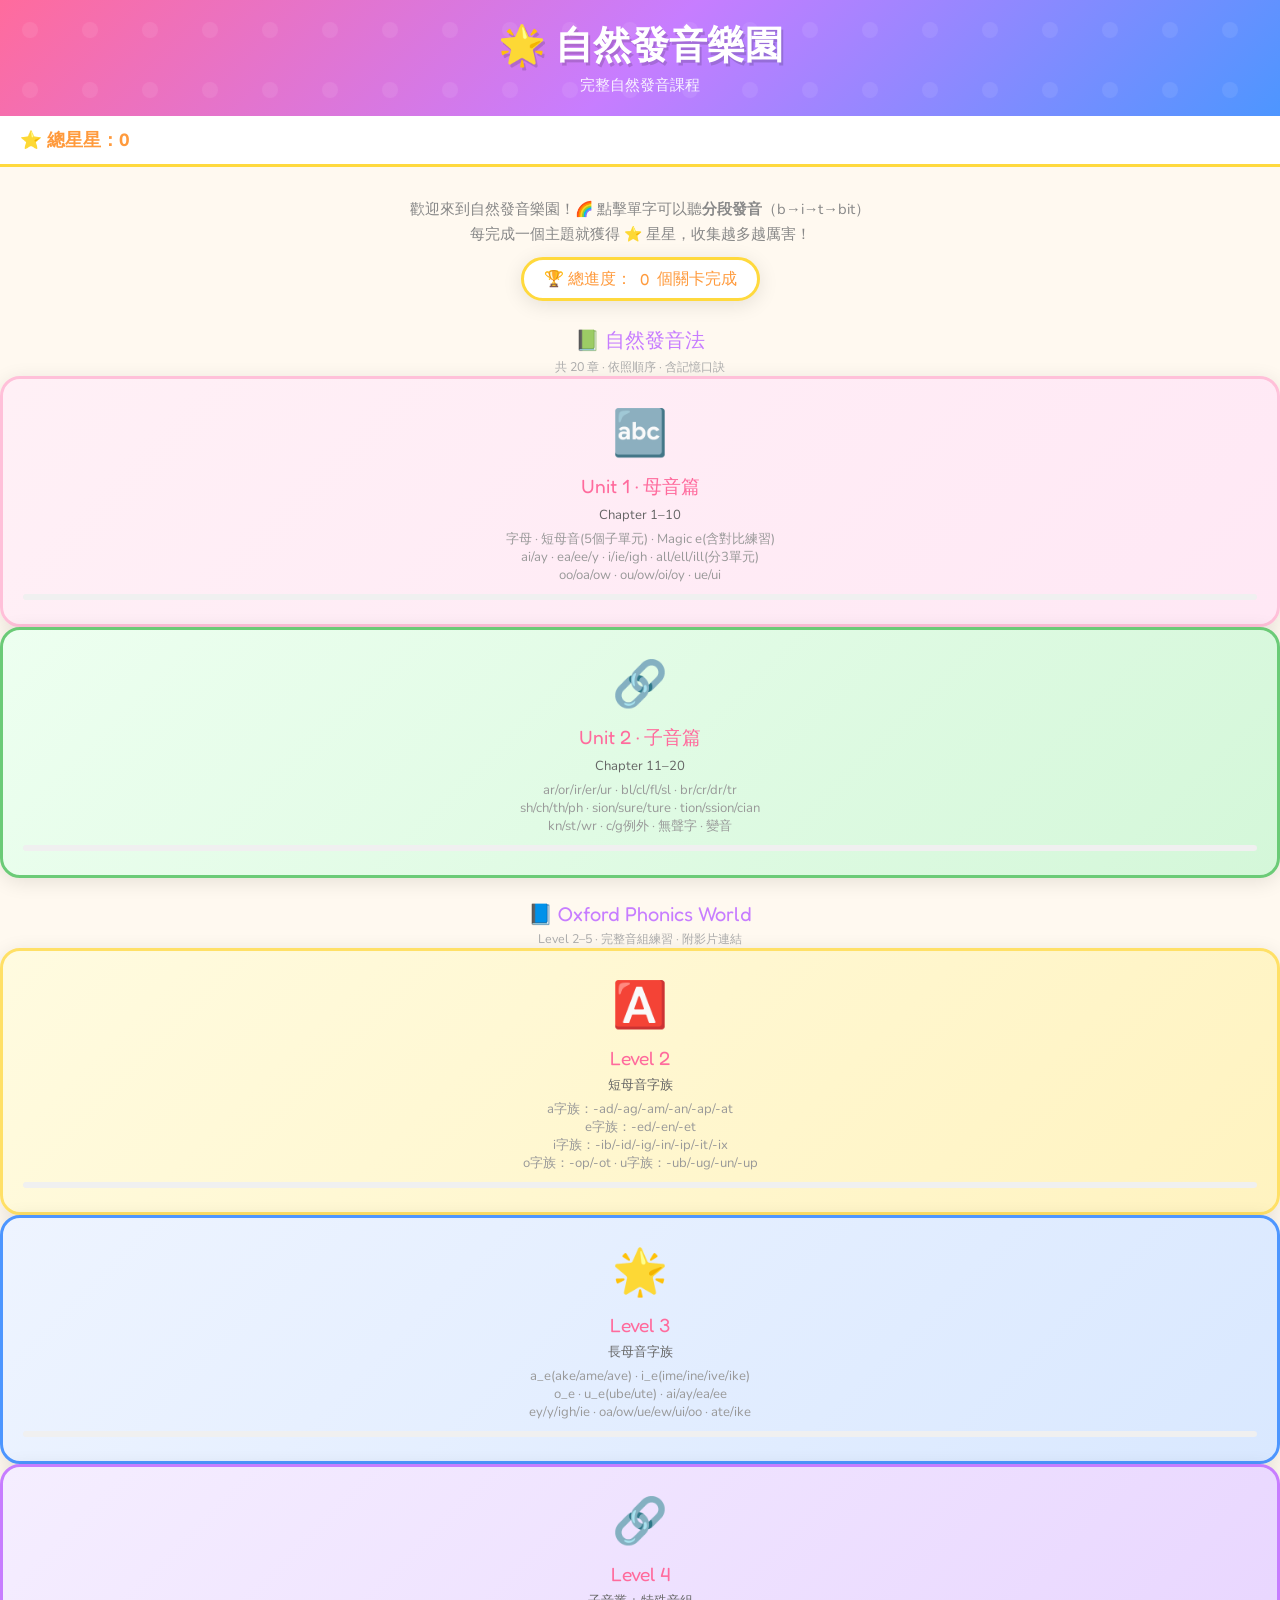
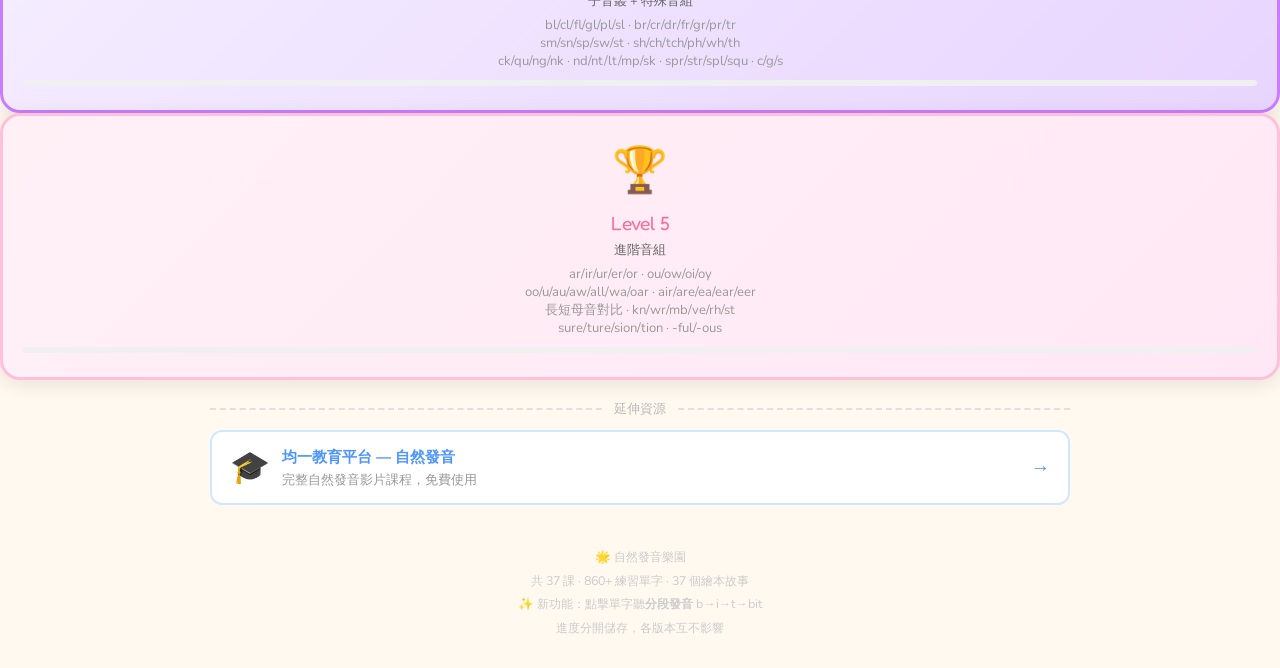
==== commit 8a19b26f: "Update index.html" ====
--- a/index.html
+++ b/index.html
@@ -3,7 +3,7 @@
 <head>
 <meta charset="UTF-8">
 <meta name="viewport" content="width=device-width, initial-scale=1.0">
-<title>🌟 自然發音樂園 — 薛珍華 + Oxford</title>
+<title>🌟 自然發音樂園 </title>
 <link href="https://fonts.googleapis.com/css2?family=Nunito:wght@400;600;700;800;900&family=Fredoka+One&display=swap" rel="stylesheet">
 <link rel="stylesheet" href="style.css">
 <style>
@@ -29,7 +29,7 @@
 
 <header>
   <h1>🌟 自然發音樂園</h1>
-  <p>薛珍華老師版 + Oxford Phonics World · 完整自然發音課程</p>
+  <p>完整自然發音課程</p>
 </header>
 
 <div id="progress-bar">
@@ -43,9 +43,9 @@
   <div class="total-stars">🏆 總進度：<span id="done-count">0</span> 個關卡完成</div>
 </div>
 
-<!-- ── 薛珍華版 ── -->
-<div class="section-title">📗 薛珍華老師自然發音法</div>
-<div class="unit-subtitle">共 20 章 · 依照薛老師原書順序 · 含記憶口訣</div>
+<!-- ── 版本1 ── -->
+<div class="section-title">📗 自然發音法</div>
+<div class="unit-subtitle">共 20 章 · 依照順序 · 含記憶口訣</div>
 
 <div class="unit-grid">
   <a class="unit-card" href="ch1-10.html" data-color="0">
@@ -68,7 +68,7 @@
   </a>
 </div>
 
-<!-- ── Oxford Phonics World ── -->
+<!-- ── 版本2 ── -->
 <div class="section-title" style="margin-top:24px">📘 Oxford Phonics World</div>
 <div class="unit-subtitle">Level 2–5 · 完整音組練習 · 附影片連結</div>
 
@@ -129,7 +129,7 @@
 </div>
 
 <footer>
-  🌟 自然發音樂園 · 薛珍華老師版 + Oxford Phonics World Level 2–5<br>
+  🌟 自然發音樂園 <br>
   共 37 課 · 860+ 練習單字 · 37 個繪本故事<br>
   ✨ 新功能：點擊單字聽<b>分段發音</b> b→i→t→bit<br>
   進度分開儲存，各版本互不影響
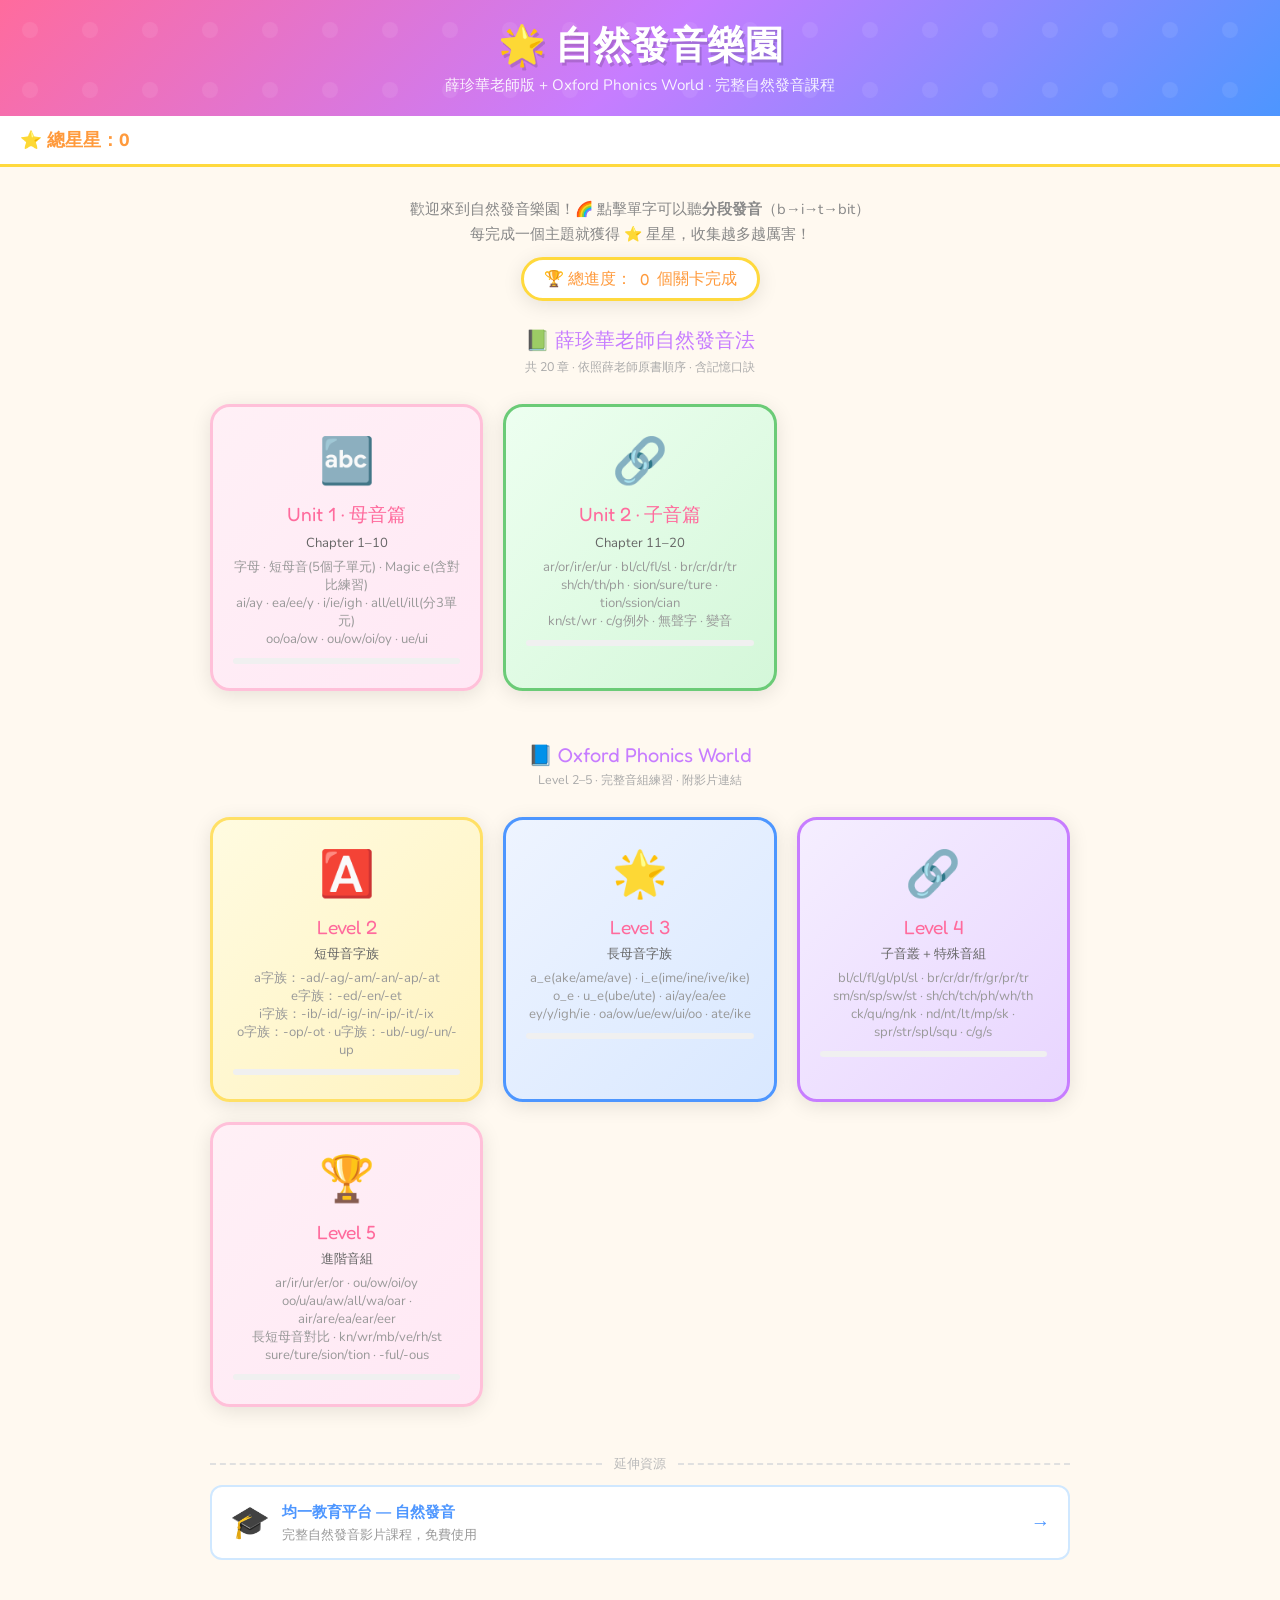
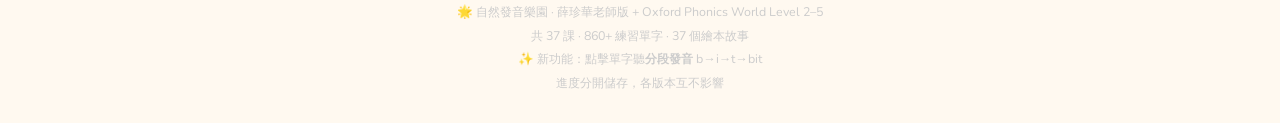
==== commit babe6acf: "Add files via upload" ====
--- a/index.html
+++ b/index.html
@@ -3,7 +3,7 @@
 <head>
 <meta charset="UTF-8">
 <meta name="viewport" content="width=device-width, initial-scale=1.0">
-<title>🌟 自然發音樂園 </title>
+<title>🌟 自然發音樂園 — 薛珍華 + Oxford</title>
 <link href="https://fonts.googleapis.com/css2?family=Nunito:wght@400;600;700;800;900&family=Fredoka+One&display=swap" rel="stylesheet">
 <link rel="stylesheet" href="style.css">
 <style>
@@ -29,7 +29,7 @@
 
 <header>
   <h1>🌟 自然發音樂園</h1>
-  <p>完整自然發音課程</p>
+  <p>薛珍華老師版 + Oxford Phonics World · 完整自然發音課程</p>
 </header>
 
 <div id="progress-bar">
@@ -43,9 +43,9 @@
   <div class="total-stars">🏆 總進度：<span id="done-count">0</span> 個關卡完成</div>
 </div>
 
-<!-- ── 版本1 ── -->
-<div class="section-title">📗 自然發音法</div>
-<div class="unit-subtitle">共 20 章 · 依照順序 · 含記憶口訣</div>
+<!-- ── 薛珍華版 ── -->
+<div class="section-title">📗 薛珍華老師自然發音法</div>
+<div class="unit-subtitle">共 20 章 · 依照薛老師原書順序 · 含記憶口訣</div>
 
 <div class="unit-grid">
   <a class="unit-card" href="ch1-10.html" data-color="0">
@@ -68,7 +68,7 @@
   </a>
 </div>
 
-<!-- ── 版本2 ── -->
+<!-- ── Oxford Phonics World ── -->
 <div class="section-title" style="margin-top:24px">📘 Oxford Phonics World</div>
 <div class="unit-subtitle">Level 2–5 · 完整音組練習 · 附影片連結</div>
 
@@ -129,7 +129,7 @@
 </div>
 
 <footer>
-  🌟 自然發音樂園 <br>
+  🌟 自然發音樂園 · 薛珍華老師版 + Oxford Phonics World Level 2–5<br>
   共 37 課 · 860+ 練習單字 · 37 個繪本故事<br>
   ✨ 新功能：點擊單字聽<b>分段發音</b> b→i→t→bit<br>
   進度分開儲存，各版本互不影響
--- a/style.css
+++ b/style.css
@@ -1,777 +1,777 @@
-  :root {
-    --pink: #FF6B9D;
-    --yellow: #FFD93D;
-    --green: #6BCB77;
-    --blue: #4D96FF;
-    --purple: #C77DFF;
-    --orange: #FF9A3C;
-    --bg: #FFF9F0;
-    --card: #FFFFFF;
-    --text: #3A3A5C;
-    --light: #F0F4FF;
-    --shadow: 0 4px 20px rgba(0,0,0,0.1);
-    --radius: 20px;
-  }
-
-  * { box-sizing: border-box; margin: 0; padding: 0; }
-
-  body {
-    font-family: 'Nunito', sans-serif;
-    background: var(--bg);
-    color: var(--text);
-    min-height: 100vh;
-    overflow-x: hidden;
-  }
-
-  /* ── Header ── */
-  header {
-    background: linear-gradient(135deg, #FF6B9D 0%, #C77DFF 50%, #4D96FF 100%);
-    padding: 20px 24px;
-    text-align: center;
-    position: relative;
-    overflow: hidden;
-  }
-  header::before {
-    content: '';
-    position: absolute; inset: 0;
-    background: url("data:image/svg+xml,%3Csvg width='60' height='60' viewBox='0 0 60 60' xmlns='http://www.w3.org/2000/svg'%3E%3Cg fill='none' fill-rule='evenodd'%3E%3Cg fill='%23ffffff' fill-opacity='0.08'%3E%3Ccircle cx='30' cy='30' r='8'/%3E%3C/g%3E%3C/g%3E%3C/svg%3E") repeat;
-  }
-  header h1 {
-    font-family: 'Fredoka One', cursive;
-    font-size: clamp(1.6rem, 5vw, 2.4rem);
-    color: white;
-    text-shadow: 2px 3px 0 rgba(0,0,0,0.15);
-    position: relative;
-  }
-  header p {
-    color: rgba(255,255,255,0.9);
-    font-size: 0.95rem;
-    margin-top: 4px;
-    position: relative;
-  }
-
-  /* ── Stars / Progress ── */
-  #progress-bar {
-    background: white;
-    padding: 12px 20px;
-    display: flex;
-    align-items: center;
-    gap: 10px;
-    border-bottom: 3px solid var(--yellow);
-    flex-wrap: wrap;
-  }
-  .star-count { font-size: 1.1rem; font-weight: 800; color: var(--orange); }
-  .progress-stars { display: flex; gap: 4px; flex-wrap: wrap; }
-  .star { font-size: 1.3rem; filter: grayscale(1); transition: all 0.3s; }
-  .star.earned { filter: none; transform: scale(1.1); }
-
-  /* ── Lesson Map ── */
-  #lesson-map {
-    padding: 28px 20px;
-    max-width: 900px;
-    margin: 0 auto;
-  }
-  #lesson-map h2 {
-    font-family: 'Fredoka One', cursive;
-    font-size: 1.5rem;
-    color: var(--purple);
-    margin-bottom: 20px;
-    text-align: center;
-  }
-  .lesson-grid {
-    display: grid;
-    grid-template-columns: repeat(auto-fill, minmax(160px, 1fr));
-    gap: 16px;
-  }
-  .lesson-card {
-    background: var(--card);
-    border-radius: var(--radius);
-    padding: 20px 16px;
-    text-align: center;
-    cursor: pointer;
-    border: 3px solid transparent;
-    box-shadow: var(--shadow);
-    transition: all 0.25s cubic-bezier(.34,1.56,.64,1);
-    position: relative;
-    overflow: hidden;
-  }
-  .lesson-card:hover { transform: translateY(-6px) scale(1.03); }
-  .lesson-card.locked { opacity: 0.5; cursor: not-allowed; }
-  .lesson-card.done { border-color: var(--green); }
-  .lesson-card .lesson-emoji { font-size: 2.2rem; display: block; margin-bottom: 8px; }
-  .lesson-card .lesson-num {
-    font-family: 'Fredoka One', cursive;
-    font-size: 1.1rem;
-    color: var(--pink);
-  }
-  .lesson-card .lesson-title { font-size: 0.8rem; color: #777; margin-top: 4px; line-height: 1.3; }
-  .lesson-card .done-badge {
-    position: absolute; top: 8px; right: 8px;
-    font-size: 1rem;
-  }
-  .lesson-card[data-color="0"] { background: linear-gradient(135deg, #fff0f6, #ffe8f5); border-color: #ffc0d9; }
-  .lesson-card[data-color="1"] { background: linear-gradient(135deg, #fffbe0, #fff3c0); border-color: #ffe066; }
-  .lesson-card[data-color="2"] { background: linear-gradient(135deg, #edfff0, #d4f7d9); border-color: #6bcb77; }
-  .lesson-card[data-color="3"] { background: linear-gradient(135deg, #eef4ff, #d9e8ff); border-color: #4d96ff; }
-  .lesson-card[data-color="4"] { background: linear-gradient(135deg, #f5eeff, #e8d5ff); border-color: #c77dff; }
-
-  /* ── Screen: Lesson Intro ── */
-  .screen { display: none; max-width: 860px; margin: 0 auto; padding: 24px 16px; }
-  .screen.active { display: block; }
-
-  .back-btn {
-    background: white;
-    border: 2.5px solid var(--pink);
-    color: var(--pink);
-    font-family: 'Nunito', sans-serif;
-    font-weight: 800;
-    font-size: 0.95rem;
-    padding: 8px 18px;
-    border-radius: 50px;
-    cursor: pointer;
-    margin-bottom: 20px;
-    transition: all 0.2s;
-    display: inline-flex;
-    align-items: center;
-    gap: 6px;
-  }
-  .back-btn:hover { background: var(--pink); color: white; }
-
-  .lesson-header {
-    text-align: center;
-    margin-bottom: 28px;
-  }
-  .lesson-header .big-emoji { font-size: 3.5rem; }
-  .lesson-header h2 {
-    font-family: 'Fredoka One', cursive;
-    font-size: 2rem;
-    background: linear-gradient(135deg, var(--pink), var(--purple));
-    -webkit-background-clip: text;
-    -webkit-text-fill-color: transparent;
-    margin: 8px 0 4px;
-  }
-  .lesson-header p { color: #888; font-size: 0.9rem; }
-
-  /* ── Topic Tabs ── */
-  .topic-tabs {
-    display: flex;
-    gap: 10px;
-    flex-wrap: wrap;
-    justify-content: center;
-    margin-bottom: 24px;
-  }
-  .topic-tab {
-    padding: 10px 20px;
-    border-radius: 50px;
-    border: 2.5px solid #e0e0e0;
-    background: white;
-    cursor: pointer;
-    font-family: 'Nunito', sans-serif;
-    font-weight: 700;
-    font-size: 0.9rem;
-    transition: all 0.2s;
-    color: #666;
-  }
-  .topic-tab.active, .topic-tab:hover {
-    border-color: var(--pink);
-    background: var(--pink);
-    color: white;
-  }
-
-  /* ── Rule Box ── */
-  .rule-box {
-    background: linear-gradient(135deg, #fff9e6, #fff3cc);
-    border: 3px solid var(--yellow);
-    border-radius: var(--radius);
-    padding: 18px 20px;
-    margin-bottom: 24px;
-  }
-  .rule-box h3 {
-    font-family: 'Fredoka One', cursive;
-    font-size: 1.1rem;
-    color: #b07800;
-    margin-bottom: 10px;
-    display: flex;
-    align-items: center;
-    gap: 8px;
-  }
-  .rule-box ul { list-style: none; }
-  .rule-box ul li {
-    padding: 5px 0;
-    padding-left: 24px;
-    position: relative;
-    font-size: 0.92rem;
-    line-height: 1.6;
-    color: var(--text);
-  }
-  .rule-box ul li::before { content: '✏️'; position: absolute; left: 0; }
-
-  /* ── Word Cards ── */
-  .words-section h3 {
-    font-family: 'Fredoka One', cursive;
-    font-size: 1.2rem;
-    color: var(--blue);
-    margin-bottom: 14px;
-    display: flex;
-    align-items: center;
-    gap: 8px;
-  }
-  .words-grid {
-    display: grid;
-    grid-template-columns: repeat(auto-fill, minmax(140px, 1fr));
-    gap: 14px;
-    margin-bottom: 28px;
-  }
-  .word-card {
-    background: white;
-    border-radius: 16px;
-    padding: 14px 10px;
-    text-align: center;
-    box-shadow: 0 3px 12px rgba(0,0,0,0.08);
-    cursor: pointer;
-    border: 2.5px solid transparent;
-    transition: all 0.2s;
-    position: relative;
-  }
-  .word-card:hover, .word-card:focus {
-    border-color: var(--pink);
-    transform: translateY(-3px);
-    box-shadow: 0 6px 20px rgba(255,107,157,0.2);
-  }
-  .word-card .word-img {
-    width: 80px; height: 80px;
-    object-fit: cover;
-    border-radius: 10px;
-    margin-bottom: 8px;
-    background: #f0f0f0;
-  }
-  .word-card .word-img-placeholder {
-    width: 80px; height: 80px;
-    border-radius: 10px;
-    margin: 0 auto 8px;
-    background: linear-gradient(135deg, #f0f0ff, #e8e0ff);
-    display: flex;
-    align-items: center;
-    justify-content: center;
-    font-size: 2.5rem;
-  }
-  .word-card .word-text {
-    font-family: 'Fredoka One', cursive;
-    font-size: 1.25rem;
-    color: var(--text);
-    display: block;
-    margin-bottom: 3px;
-  }
-  .word-card .word-highlight {
-    color: var(--pink);
-  }
-  .word-card .word-zh { font-size: 0.78rem; color: #999; }
-  .word-card .sound-btn {
-    position: absolute; top: 8px; right: 8px;
-    background: var(--yellow);
-    border: none;
-    border-radius: 50%;
-    width: 28px; height: 28px;
-    font-size: 0.9rem;
-    cursor: pointer;
-    display: flex;
-    align-items: center;
-    justify-content: center;
-    transition: transform 0.15s;
-  }
-  .word-card .sound-btn:hover { transform: scale(1.2); }
-  .word-card.playing { border-color: var(--green); animation: pulse 0.5s; }
-  @keyframes pulse {
-    0%, 100% { transform: scale(1); }
-    50% { transform: scale(1.05); }
-  }
-
-  /* ── Practice Quiz ── */
-  .practice-section {
-    background: linear-gradient(135deg, #eef4ff, #e8d5ff);
-    border-radius: var(--radius);
-    padding: 22px;
-    margin-bottom: 24px;
-  }
-  .practice-section h3 {
-    font-family: 'Fredoka One', cursive;
-    font-size: 1.2rem;
-    color: var(--purple);
-    margin-bottom: 16px;
-    display: flex;
-    align-items: center;
-    gap: 8px;
-  }
-  .quiz-feedback { text-align: center; font-size: 1.3rem; font-weight: 800; min-height: 36px; }
-  .quiz-choices {
-    display: grid;
-    grid-template-columns: 1fr 1fr;
-    gap: 10px;
-    margin-bottom: 14px;
-  }
-  .quiz-choice {
-    padding: 14px;
-    background: white;
-    border: 2.5px solid #e0e0e0;
-    border-radius: 14px;
-    font-size: 1.15rem;
-    font-weight: 700;
-    cursor: pointer;
-    transition: all 0.2s;
-    text-align: center;
-    font-family: 'Fredoka One', cursive;
-  }
-  .quiz-choice:hover { border-color: var(--blue); background: #eef4ff; }
-  .quiz-choice.correct { border-color: var(--green); background: #edfff0; color: var(--green); }
-  .quiz-choice.wrong { border-color: var(--pink); background: #fff0f6; color: var(--pink); }
-  .quiz-feedback.correct { color: var(--green); }
-  .quiz-feedback.wrong { color: var(--pink); }
-  .quiz-nav { display: flex; justify-content: center; gap: 12px; margin-top: 12px; }
-  .btn-primary {
-    background: linear-gradient(135deg, var(--pink), var(--purple));
-    color: white;
-    border: none;
-    border-radius: 50px;
-    padding: 12px 28px;
-    font-family: 'Nunito', sans-serif;
-    font-weight: 800;
-    font-size: 1rem;
-    cursor: pointer;
-    transition: all 0.2s;
-    box-shadow: 0 4px 12px rgba(255,107,157,0.3);
-  }
-  .btn-primary:hover { transform: translateY(-2px); box-shadow: 0 6px 18px rgba(255,107,157,0.4); }
-  .btn-secondary {
-    background: white;
-    color: var(--blue);
-    border: 2.5px solid var(--blue);
-    border-radius: 50px;
-    padding: 12px 28px;
-    font-family: 'Nunito', sans-serif;
-    font-weight: 800;
-    font-size: 1rem;
-    cursor: pointer;
-    transition: all 0.2s;
-  }
-  .btn-secondary:hover { background: var(--blue); color: white; }
-
-  /* ── Story Book ── */
-  .storybook {
-    background: linear-gradient(135deg, #fffbe6, #fff3cc);
-    border: 3px solid var(--yellow);
-    border-radius: var(--radius);
-    padding: 24px;
-    margin-top: 10px;
-  }
-  .storybook h3 {
-    font-family: 'Fredoka One', cursive;
-    font-size: 1.3rem;
-    color: #b07800;
-    margin-bottom: 6px;
-  }
-  .storybook .story-subtitle { font-size: 0.85rem; color: #b07800; margin-bottom: 16px; }
-  .story-page {
-    background: white;
-    border-radius: 14px;
-    padding: 18px;
-    margin-bottom: 12px;
-    border-left: 4px solid var(--yellow);
-    cursor: pointer;
-    transition: all 0.2s;
-  }
-  .story-page:hover { transform: translateX(4px); }
-  .story-page .story-line {
-    font-family: 'Fredoka One', cursive;
-    font-size: 1.15rem;
-    line-height: 1.8;
-    color: var(--text);
-  }
-  .story-page .story-line .highlight-word {
-    color: var(--pink);
-    cursor: pointer;
-    text-decoration: underline dotted;
-  }
-  .story-page .story-line .highlight-word:hover { color: var(--purple); }
-  .story-page .story-zh {
-    font-size: 0.82rem;
-    color: #999;
-    margin-top: 6px;
-    line-height: 1.6;
-  }
-  .story-read-btn {
-    background: var(--orange);
-    color: white;
-    border: none;
-    border-radius: 50px;
-    padding: 10px 22px;
-    font-family: 'Nunito', sans-serif;
-    font-weight: 800;
-    cursor: pointer;
-    font-size: 0.9rem;
-    margin-right: 8px;
-    transition: all 0.2s;
-  }
-  .story-read-btn:hover { background: #e07800; transform: scale(1.05); }
-
-  /* ── Congrats ── */
-  .congrats-box {
-    text-align: center;
-    padding: 28px;
-    background: linear-gradient(135deg, #fff0f6, #f5eeff);
-    border-radius: var(--radius);
-    border: 3px solid var(--purple);
-    margin: 20px 0;
-    display: none;
-  }
-  .congrats-box.show { display: block; animation: bounce 0.5s; }
-  @keyframes bounce {
-    0% { transform: scale(0.7); } 60% { transform: scale(1.08); } 100% { transform: scale(1); }
-  }
-  .congrats-box .big-star { font-size: 4rem; }
-  .congrats-box h3 {
-    font-family: 'Fredoka One', cursive;
-    font-size: 1.5rem;
-    color: var(--purple);
-    margin: 10px 0 6px;
-  }
-  .congrats-box p { color: #666; font-size: 0.9rem; }
-
-  /* ── Phoneme Badge ── */
-  .phoneme-badge {
-    display: inline-block;
-    background: var(--pink);
-    color: white;
-    font-family: 'Fredoka One', cursive;
-    font-size: 1.1rem;
-    padding: 4px 14px;
-    border-radius: 50px;
-    margin: 4px;
-    cursor: pointer;
-    transition: transform 0.15s;
-  }
-  .phoneme-badge:hover { transform: scale(1.1); }
-
-  /* ── Responsive ── */
-  @media (max-width: 480px) {
-    .words-grid { grid-template-columns: repeat(2, 1fr); }
-    .quiz-choices { grid-template-columns: 1fr; }
-    .quiz-word-display { font-size: 2rem; }
-  }
-
-  /* ── Lesson Nav ── */
-  .lesson-nav-dots {
-    display: flex;
-    justify-content: center;
-    gap: 8px;
-    margin-bottom: 20px;
-  }
-  .nav-dot {
-    width: 32px; height: 32px;
-    border-radius: 50%;
-    border: 2px solid #ddd;
-    background: #f5f5f5;
-    cursor: pointer;
-    font-weight: 800;
-    font-size: 0.85rem;
-    transition: all 0.2s;
-    display: flex;
-    align-items: center;
-    justify-content: center;
-    color: #aaa;
-  }
-  .nav-dot.active { background: var(--pink); border-color: var(--pink); color: white; }
-  .nav-dot.done { background: var(--green); border-color: var(--green); color: white; }
-
-  /* ── Word Group Boxes (regular vs exceptions) ── */
-  .word-group-box {
-    border: 3px solid #ddd;
-    border-radius: 16px;
-    padding: 16px;
-    margin-bottom: 18px;
-  }
-  .word-group-label {
-    font-family: 'Fredoka One', cursive;
-    font-size: 1.05rem;
-    color: var(--text);
-    margin-bottom: 4px;
-  }
-  .word-group-note {
-    font-size: 0.82rem;
-    color: #777;
-    margin-bottom: 12px;
-    line-height: 1.5;
-  }
-  /* Exception cards are wider to accommodate the note */
-  .word-card.has-note {
-    grid-column: span 2;
-    display: flex;
-    flex-direction: row;
-    align-items: flex-start;
-    gap: 12px;
-    text-align: left;
-    padding: 14px;
-  }
-  .word-card.has-note .word-img-placeholder,
-  .word-card.has-note img.word-img {
-    flex-shrink: 0;
-  }
-  .word-card.has-note .sound-btn {
-    position: static;
-    margin-left: auto;
-    align-self: flex-start;
-  }
-  .word-exception-note {
-    font-size: 0.78rem;
-    color: #b07800;
-    background: #fffbe6;
-    border-radius: 8px;
-    padding: 5px 8px;
-    margin-top: 5px;
-    line-height: 1.5;
-  }
-  /* img error fallback */
-  img.word-img { display: block; }
-
-  /* ── Syllable Break ── */
-  .word-syllable {
-    display: block;
-    font-size: 0.78rem;
-    color: var(--blue);
-    font-weight: 800;
-    letter-spacing: 2px;
-    margin-top: 1px;
-  }
-
-  /* ── Quiz Image ── */
-  .quiz-img-area {
-    display: flex;
-    align-items: center;
-    justify-content: center;
-    gap: 18px;
-    background: white;
-    border-radius: 14px;
-    padding: 16px;
-    margin-bottom: 12px;
-  }
-  .quiz-img-placeholder {
-    width: 90px; height: 90px;
-    border-radius: 12px;
-    background: linear-gradient(135deg, #f0f0ff, #e8e0ff);
-    display: flex;
-    align-items: center;
-    justify-content: center;
-    font-size: 3rem;
-    flex-shrink: 0;
-  }
-  .quiz-img-placeholder img {
-    width: 90px; height: 90px;
-    object-fit: cover;
-    border-radius: 12px;
-  }
-  .quiz-word-block {
-    text-align: center;
-  }
-  .quiz-word-display {
-    font-family: 'Fredoka One', cursive;
-    font-size: 2.4rem;
-    color: var(--text);
-    letter-spacing: 4px;
-    cursor: pointer;
-  }
-  .quiz-word-display:hover { color: var(--pink); }
-  .quiz-hint { font-size: 0.85rem; color: #aaa; margin-top: 4px; }
-
-  /* ── Segmented Speech Display ── */
-  .seg-display {
-    display: flex;
-    align-items: center;
-    justify-content: center;
-    gap: 2px;
-    flex-wrap: wrap;
-    margin: 4px 0;
-    min-height: 24px;
-  }
-  .seg-letter {
-    font-family: 'Fredoka One', cursive;
-    font-size: 1rem;
-    color: var(--blue);
-    padding: 2px 4px;
-    border-radius: 4px;
-    transition: all 0.2s;
-  }
-  .seg-letter.seg-active {
-    background: var(--yellow);
-    color: var(--text);
-    transform: scale(1.3);
-  }
-  .seg-dash {
-    color: #ccc;
-    font-size: 0.8rem;
-  }
-
-  /* ── Phoneme Buttons ── */
-  .phoneme-row {
-    display: flex;
-    align-items: center;
-    justify-content: center;
-    gap: 3px;
-    flex-wrap: wrap;
-    margin: 5px 0 2px;
-  }
-  .ph-btn {
-    background: #f0f4ff;
-    border: 1.5px solid var(--blue);
-    border-radius: 6px;
-    padding: 3px 7px;
-    cursor: pointer;
-    transition: all 0.15s;
-    min-width: 24px;
-  }
-  .ph-btn:hover { background: var(--blue); }
-  .ph-btn:hover .ph-letter { color: white; }
-  .ph-btn.ph-full {
-    background: #fff0f6;
-    border-color: var(--pink);
-  }
-  .ph-btn.ph-full:hover { background: var(--pink); }
-  .ph-letter {
-    font-family: 'Fredoka One', cursive;
-    font-size: 0.85rem;
-    color: var(--blue);
-  }
-  .ph-full .ph-letter { color: var(--pink); }
-  .ph-arrow {
-    font-size: 0.7rem;
-    color: #ccc;
-  }
-
-  /* ── Sound Badge (main phoneme display) ── */
-  .sound-badge-row {
-    display: flex;
-    align-items: center;
-    justify-content: center;
-    gap: 14px;
-    margin-bottom: 18px;
-    flex-wrap: wrap;
-  }
-  .sound-badge-big {
-    font-family: 'Fredoka One', cursive;
-    font-size: 1.8rem;
-    background: linear-gradient(135deg, var(--pink), var(--purple));
-    color: white;
-    border: none;
-    border-radius: 16px;
-    padding: 12px 28px;
-    cursor: pointer;
-    box-shadow: 0 4px 14px rgba(255,107,157,0.3);
-    transition: all 0.2s;
-    letter-spacing: 2px;
-  }
-  .sound-badge-big:hover { transform: scale(1.07); }
-  .sound-badge-label {
-    font-size: 0.9rem;
-    color: #888;
-    line-height: 1.5;
-  }
-
-  /* ── Contrast Section (short vs long) ── */
-  .contrast-section {
-    background: linear-gradient(135deg, #fff9e6, #fff3cc);
-    border: 3px solid var(--yellow);
-    border-radius: var(--radius);
-    padding: 20px;
-    margin-bottom: 24px;
-  }
-  .contrast-section h3 {
-    font-family: 'Fredoka One', cursive;
-    font-size: 1.1rem;
-    color: #b07800;
-    margin-bottom: 4px;
-  }
-  .contrast-grid {
-    display: flex;
-    flex-direction: column;
-    gap: 10px;
-    margin-top: 12px;
-  }
-  .contrast-row {
-    display: flex;
-    align-items: center;
-    gap: 10px;
-    flex-wrap: wrap;
-  }
-  .contrast-card {
-    flex: 1;
-    min-width: 110px;
-    background: white;
-    border-radius: 12px;
-    padding: 12px 10px;
-    text-align: center;
-    cursor: pointer;
-    border: 2.5px solid #e0e0e0;
-    transition: all 0.2s;
-  }
-  .contrast-card:hover { border-color: var(--pink); transform: scale(1.04); }
-  .contrast-word {
-    display: block;
-    font-family: 'Fredoka One', cursive;
-    font-size: 1.4rem;
-  }
-  .short-word { color: var(--blue); }
-  .long-word  { color: var(--pink); }
-  .contrast-label {
-    display: block;
-    font-size: 0.7rem;
-    color: #aaa;
-    margin: 2px 0;
-  }
-  .contrast-zh {
-    display: block;
-    font-size: 0.78rem;
-    color: #999;
-  }
-  .contrast-arrow {
-    font-size: 1.4rem;
-    color: var(--orange);
-    font-weight: 900;
-  }
-
-  /* ── External Links Section ── */
-  .ext-links-section {
-    background: #f0f8ff;
-    border: 2.5px solid var(--blue);
-    border-radius: var(--radius);
-    padding: 16px 18px;
-    margin-bottom: 20px;
-  }
-  .ext-links-section h3 {
-    font-family: 'Fredoka One', cursive;
-    font-size: 1rem;
-    color: var(--blue);
-    margin-bottom: 10px;
-  }
-  .ext-link-card {
-    display: flex;
-    align-items: center;
-    gap: 12px;
-    background: white;
-    border-radius: 10px;
-    padding: 11px 14px;
-    margin-bottom: 8px;
-    text-decoration: none;
-    color: var(--text);
-    border: 1.5px solid #d0e8ff;
-    transition: all 0.2s;
-  }
-  .ext-link-card:hover { border-color: var(--blue); background: #e8f4ff; }
-  .ext-link-icon { font-size: 1.6rem; flex-shrink: 0; }
-  .ext-link-title {
-    font-weight: 800;
-    font-size: 0.92rem;
-    color: var(--blue);
-  }
-  .ext-link-desc { font-size: 0.78rem; color: #999; margin-top: 2px; }
-</style>
+:root {
+  --pink: #FF6B9D;
+  --yellow: #FFD93D;
+  --green: #6BCB77;
+  --blue: #4D96FF;
+  --purple: #C77DFF;
+  --orange: #FF9A3C;
+  --bg: #FFF9F0;
+  --card: #FFFFFF;
+  --text: #3A3A5C;
+  --light: #F0F4FF;
+  --shadow: 0 4px 20px rgba(0,0,0,0.1);
+  --radius: 20px;
+}
+
+* { box-sizing: border-box; margin: 0; padding: 0; }
+
+body {
+  font-family: 'Nunito', sans-serif;
+  background: var(--bg);
+  color: var(--text);
+  min-height: 100vh;
+  overflow-x: hidden;
+}
+
+/* ── Header ── */
+header {
+  background: linear-gradient(135deg, #FF6B9D 0%, #C77DFF 50%, #4D96FF 100%);
+  padding: 20px 24px;
+  text-align: center;
+  position: relative;
+  overflow: hidden;
+}
+header::before {
+  content: '';
+  position: absolute; inset: 0;
+  background: url("data:image/svg+xml,%3Csvg width='60' height='60' viewBox='0 0 60 60' xmlns='http://www.w3.org/2000/svg'%3E%3Cg fill='none' fill-rule='evenodd'%3E%3Cg fill='%23ffffff' fill-opacity='0.08'%3E%3Ccircle cx='30' cy='30' r='8'/%3E%3C/g%3E%3C/g%3E%3C/svg%3E") repeat;
+}
+header h1 {
+  font-family: 'Fredoka One', cursive;
+  font-size: clamp(1.6rem, 5vw, 2.4rem);
+  color: white;
+  text-shadow: 2px 3px 0 rgba(0,0,0,0.15);
+  position: relative;
+}
+header p {
+  color: rgba(255,255,255,0.9);
+  font-size: 0.95rem;
+  margin-top: 4px;
+  position: relative;
+}
+
+/* ── Stars / Progress ── */
+#progress-bar {
+  background: white;
+  padding: 12px 20px;
+  display: flex;
+  align-items: center;
+  gap: 10px;
+  border-bottom: 3px solid var(--yellow);
+  flex-wrap: wrap;
+}
+.star-count { font-size: 1.1rem; font-weight: 800; color: var(--orange); }
+.progress-stars { display: flex; gap: 4px; flex-wrap: wrap; }
+.star { font-size: 1.3rem; filter: grayscale(1); transition: all 0.3s; }
+.star.earned { filter: none; transform: scale(1.1); }
+
+/* ── Lesson Map ── */
+#lesson-map {
+  padding: 28px 20px;
+  max-width: 900px;
+  margin: 0 auto;
+}
+#lesson-map h2 {
+  font-family: 'Fredoka One', cursive;
+  font-size: 1.5rem;
+  color: var(--purple);
+  margin-bottom: 20px;
+  text-align: center;
+}
+.lesson-grid {
+  display: grid;
+  grid-template-columns: repeat(auto-fill, minmax(160px, 1fr));
+  gap: 16px;
+}
+.lesson-card {
+  background: var(--card);
+  border-radius: var(--radius);
+  padding: 20px 16px;
+  text-align: center;
+  cursor: pointer;
+  border: 3px solid transparent;
+  box-shadow: var(--shadow);
+  transition: all 0.25s cubic-bezier(.34,1.56,.64,1);
+  position: relative;
+  overflow: hidden;
+}
+.lesson-card:hover { transform: translateY(-6px) scale(1.03); }
+.lesson-card.locked { opacity: 0.5; cursor: not-allowed; }
+.lesson-card.done { border-color: var(--green); }
+.lesson-card .lesson-emoji { font-size: 2.2rem; display: block; margin-bottom: 8px; }
+.lesson-card .lesson-num {
+  font-family: 'Fredoka One', cursive;
+  font-size: 1.1rem;
+  color: var(--pink);
+}
+.lesson-card .lesson-title { font-size: 0.8rem; color: #777; margin-top: 4px; line-height: 1.3; }
+.lesson-card .done-badge {
+  position: absolute; top: 8px; right: 8px;
+  font-size: 1rem;
+}
+.lesson-card[data-color="0"] { background: linear-gradient(135deg, #fff0f6, #ffe8f5); border-color: #ffc0d9; }
+.lesson-card[data-color="1"] { background: linear-gradient(135deg, #fffbe0, #fff3c0); border-color: #ffe066; }
+.lesson-card[data-color="2"] { background: linear-gradient(135deg, #edfff0, #d4f7d9); border-color: #6bcb77; }
+.lesson-card[data-color="3"] { background: linear-gradient(135deg, #eef4ff, #d9e8ff); border-color: #4d96ff; }
+.lesson-card[data-color="4"] { background: linear-gradient(135deg, #f5eeff, #e8d5ff); border-color: #c77dff; }
+
+/* ── Screen: Lesson Intro ── */
+.screen { display: none; max-width: 860px; margin: 0 auto; padding: 24px 16px; }
+.screen.active { display: block; }
+
+.back-btn {
+  background: white;
+  border: 2.5px solid var(--pink);
+  color: var(--pink);
+  font-family: 'Nunito', sans-serif;
+  font-weight: 800;
+  font-size: 0.95rem;
+  padding: 8px 18px;
+  border-radius: 50px;
+  cursor: pointer;
+  margin-bottom: 20px;
+  transition: all 0.2s;
+  display: inline-flex;
+  align-items: center;
+  gap: 6px;
+}
+.back-btn:hover { background: var(--pink); color: white; }
+
+.lesson-header {
+  text-align: center;
+  margin-bottom: 28px;
+}
+.lesson-header .big-emoji { font-size: 3.5rem; }
+.lesson-header h2 {
+  font-family: 'Fredoka One', cursive;
+  font-size: 2rem;
+  background: linear-gradient(135deg, var(--pink), var(--purple));
+  -webkit-background-clip: text;
+  -webkit-text-fill-color: transparent;
+  margin: 8px 0 4px;
+}
+.lesson-header p { color: #888; font-size: 0.9rem; }
+
+/* ── Topic Tabs ── */
+.topic-tabs {
+  display: flex;
+  gap: 10px;
+  flex-wrap: wrap;
+  justify-content: center;
+  margin-bottom: 24px;
+}
+.topic-tab {
+  padding: 10px 20px;
+  border-radius: 50px;
+  border: 2.5px solid #e0e0e0;
+  background: white;
+  cursor: pointer;
+  font-family: 'Nunito', sans-serif;
+  font-weight: 700;
+  font-size: 0.9rem;
+  transition: all 0.2s;
+  color: #666;
+}
+.topic-tab.active, .topic-tab:hover {
+  border-color: var(--pink);
+  background: var(--pink);
+  color: white;
+}
+
+/* ── Rule Box ── */
+.rule-box {
+  background: linear-gradient(135deg, #fff9e6, #fff3cc);
+  border: 3px solid var(--yellow);
+  border-radius: var(--radius);
+  padding: 18px 20px;
+  margin-bottom: 24px;
+}
+.rule-box h3 {
+  font-family: 'Fredoka One', cursive;
+  font-size: 1.1rem;
+  color: #b07800;
+  margin-bottom: 10px;
+  display: flex;
+  align-items: center;
+  gap: 8px;
+}
+.rule-box ul { list-style: none; }
+.rule-box ul li {
+  padding: 5px 0;
+  padding-left: 24px;
+  position: relative;
+  font-size: 0.92rem;
+  line-height: 1.6;
+  color: var(--text);
+}
+.rule-box ul li::before { content: '✏️'; position: absolute; left: 0; }
+
+/* ── Word Cards ── */
+.words-section h3 {
+  font-family: 'Fredoka One', cursive;
+  font-size: 1.2rem;
+  color: var(--blue);
+  margin-bottom: 14px;
+  display: flex;
+  align-items: center;
+  gap: 8px;
+}
+.words-grid {
+  display: grid;
+  grid-template-columns: repeat(auto-fill, minmax(140px, 1fr));
+  gap: 14px;
+  margin-bottom: 28px;
+}
+.word-card {
+  background: white;
+  border-radius: 16px;
+  padding: 14px 10px;
+  text-align: center;
+  box-shadow: 0 3px 12px rgba(0,0,0,0.08);
+  cursor: pointer;
+  border: 2.5px solid transparent;
+  transition: all 0.2s;
+  position: relative;
+}
+.word-card:hover, .word-card:focus {
+  border-color: var(--pink);
+  transform: translateY(-3px);
+  box-shadow: 0 6px 20px rgba(255,107,157,0.2);
+}
+.word-card .word-img {
+  width: 80px; height: 80px;
+  object-fit: cover;
+  border-radius: 10px;
+  margin-bottom: 8px;
+  background: #f0f0f0;
+}
+.word-card .word-img-placeholder {
+  width: 80px; height: 80px;
+  border-radius: 10px;
+  margin: 0 auto 8px;
+  background: linear-gradient(135deg, #f0f0ff, #e8e0ff);
+  display: flex;
+  align-items: center;
+  justify-content: center;
+  font-size: 2.5rem;
+}
+.word-card .word-text {
+  font-family: 'Fredoka One', cursive;
+  font-size: 1.25rem;
+  color: var(--text);
+  display: block;
+  margin-bottom: 3px;
+}
+.word-card .word-highlight {
+  color: var(--pink);
+}
+.word-card .word-zh { font-size: 0.78rem; color: #999; }
+.word-card .sound-btn {
+  position: absolute; top: 8px; right: 8px;
+  background: var(--yellow);
+  border: none;
+  border-radius: 50%;
+  width: 28px; height: 28px;
+  font-size: 0.9rem;
+  cursor: pointer;
+  display: flex;
+  align-items: center;
+  justify-content: center;
+  transition: transform 0.15s;
+}
+.word-card .sound-btn:hover { transform: scale(1.2); }
+.word-card.playing { border-color: var(--green); animation: pulse 0.5s; }
+@keyframes pulse {
+  0%, 100% { transform: scale(1); }
+  50% { transform: scale(1.05); }
+}
+
+/* ── Practice Quiz ── */
+.practice-section {
+  background: linear-gradient(135deg, #eef4ff, #e8d5ff);
+  border-radius: var(--radius);
+  padding: 22px;
+  margin-bottom: 24px;
+}
+.practice-section h3 {
+  font-family: 'Fredoka One', cursive;
+  font-size: 1.2rem;
+  color: var(--purple);
+  margin-bottom: 16px;
+  display: flex;
+  align-items: center;
+  gap: 8px;
+}
+.quiz-feedback { text-align: center; font-size: 1.3rem; font-weight: 800; min-height: 36px; }
+.quiz-choices {
+  display: grid;
+  grid-template-columns: 1fr 1fr;
+  gap: 10px;
+  margin-bottom: 14px;
+}
+.quiz-choice {
+  padding: 14px;
+  background: white;
+  border: 2.5px solid #e0e0e0;
+  border-radius: 14px;
+  font-size: 1.15rem;
+  font-weight: 700;
+  cursor: pointer;
+  transition: all 0.2s;
+  text-align: center;
+  font-family: 'Fredoka One', cursive;
+}
+.quiz-choice:hover { border-color: var(--blue); background: #eef4ff; }
+.quiz-choice.correct { border-color: var(--green); background: #edfff0; color: var(--green); }
+.quiz-choice.wrong { border-color: var(--pink); background: #fff0f6; color: var(--pink); }
+.quiz-feedback.correct { color: var(--green); }
+.quiz-feedback.wrong { color: var(--pink); }
+.quiz-nav { display: flex; justify-content: center; gap: 12px; margin-top: 12px; }
+.btn-primary {
+  background: linear-gradient(135deg, var(--pink), var(--purple));
+  color: white;
+  border: none;
+  border-radius: 50px;
+  padding: 12px 28px;
+  font-family: 'Nunito', sans-serif;
+  font-weight: 800;
+  font-size: 1rem;
+  cursor: pointer;
+  transition: all 0.2s;
+  box-shadow: 0 4px 12px rgba(255,107,157,0.3);
+}
+.btn-primary:hover { transform: translateY(-2px); box-shadow: 0 6px 18px rgba(255,107,157,0.4); }
+.btn-secondary {
+  background: white;
+  color: var(--blue);
+  border: 2.5px solid var(--blue);
+  border-radius: 50px;
+  padding: 12px 28px;
+  font-family: 'Nunito', sans-serif;
+  font-weight: 800;
+  font-size: 1rem;
+  cursor: pointer;
+  transition: all 0.2s;
+}
+.btn-secondary:hover { background: var(--blue); color: white; }
+
+/* ── Story Book ── */
+.storybook {
+  background: linear-gradient(135deg, #fffbe6, #fff3cc);
+  border: 3px solid var(--yellow);
+  border-radius: var(--radius);
+  padding: 24px;
+  margin-top: 10px;
+}
+.storybook h3 {
+  font-family: 'Fredoka One', cursive;
+  font-size: 1.3rem;
+  color: #b07800;
+  margin-bottom: 6px;
+}
+.storybook .story-subtitle { font-size: 0.85rem; color: #b07800; margin-bottom: 16px; }
+.story-page {
+  background: white;
+  border-radius: 14px;
+  padding: 18px;
+  margin-bottom: 12px;
+  border-left: 4px solid var(--yellow);
+  cursor: pointer;
+  transition: all 0.2s;
+}
+.story-page:hover { transform: translateX(4px); }
+.story-page .story-line {
+  font-family: 'Fredoka One', cursive;
+  font-size: 1.15rem;
+  line-height: 1.8;
+  color: var(--text);
+}
+.story-page .story-line .highlight-word {
+  color: var(--pink);
+  cursor: pointer;
+  text-decoration: underline dotted;
+}
+.story-page .story-line .highlight-word:hover { color: var(--purple); }
+.story-page .story-zh {
+  font-size: 0.82rem;
+  color: #999;
+  margin-top: 6px;
+  line-height: 1.6;
+}
+.story-read-btn {
+  background: var(--orange);
+  color: white;
+  border: none;
+  border-radius: 50px;
+  padding: 10px 22px;
+  font-family: 'Nunito', sans-serif;
+  font-weight: 800;
+  cursor: pointer;
+  font-size: 0.9rem;
+  margin-right: 8px;
+  transition: all 0.2s;
+}
+.story-read-btn:hover { background: #e07800; transform: scale(1.05); }
+
+/* ── Congrats ── */
+.congrats-box {
+  text-align: center;
+  padding: 28px;
+  background: linear-gradient(135deg, #fff0f6, #f5eeff);
+  border-radius: var(--radius);
+  border: 3px solid var(--purple);
+  margin: 20px 0;
+  display: none;
+}
+.congrats-box.show { display: block; animation: bounce 0.5s; }
+@keyframes bounce {
+  0% { transform: scale(0.7); } 60% { transform: scale(1.08); } 100% { transform: scale(1); }
+}
+.congrats-box .big-star { font-size: 4rem; }
+.congrats-box h3 {
+  font-family: 'Fredoka One', cursive;
+  font-size: 1.5rem;
+  color: var(--purple);
+  margin: 10px 0 6px;
+}
+.congrats-box p { color: #666; font-size: 0.9rem; }
+
+/* ── Phoneme Badge ── */
+.phoneme-badge {
+  display: inline-block;
+  background: var(--pink);
+  color: white;
+  font-family: 'Fredoka One', cursive;
+  font-size: 1.1rem;
+  padding: 4px 14px;
+  border-radius: 50px;
+  margin: 4px;
+  cursor: pointer;
+  transition: transform 0.15s;
+}
+.phoneme-badge:hover { transform: scale(1.1); }
+
+/* ── Responsive ── */
+@media (max-width: 480px) {
+  .words-grid { grid-template-columns: repeat(2, 1fr); }
+  .quiz-choices { grid-template-columns: 1fr; }
+  .quiz-word-display { font-size: 2rem; }
+}
+
+/* ── Lesson Nav ── */
+.lesson-nav-dots {
+  display: flex;
+  justify-content: center;
+  gap: 8px;
+  margin-bottom: 20px;
+}
+.nav-dot {
+  width: 32px; height: 32px;
+  border-radius: 50%;
+  border: 2px solid #ddd;
+  background: #f5f5f5;
+  cursor: pointer;
+  font-weight: 800;
+  font-size: 0.85rem;
+  transition: all 0.2s;
+  display: flex;
+  align-items: center;
+  justify-content: center;
+  color: #aaa;
+}
+.nav-dot.active { background: var(--pink); border-color: var(--pink); color: white; }
+.nav-dot.done { background: var(--green); border-color: var(--green); color: white; }
+
+/* ── Word Group Boxes (regular vs exceptions) ── */
+.word-group-box {
+  border: 3px solid #ddd;
+  border-radius: 16px;
+  padding: 16px;
+  margin-bottom: 18px;
+}
+.word-group-label {
+  font-family: 'Fredoka One', cursive;
+  font-size: 1.05rem;
+  color: var(--text);
+  margin-bottom: 4px;
+}
+.word-group-note {
+  font-size: 0.82rem;
+  color: #777;
+  margin-bottom: 12px;
+  line-height: 1.5;
+}
+/* Exception cards are wider to accommodate the note */
+.word-card.has-note {
+  grid-column: span 2;
+  display: flex;
+  flex-direction: row;
+  align-items: flex-start;
+  gap: 12px;
+  text-align: left;
+  padding: 14px;
+}
+.word-card.has-note .word-img-placeholder,
+.word-card.has-note img.word-img {
+  flex-shrink: 0;
+}
+.word-card.has-note .sound-btn {
+  position: static;
+  margin-left: auto;
+  align-self: flex-start;
+}
+.word-exception-note {
+  font-size: 0.78rem;
+  color: #b07800;
+  background: #fffbe6;
+  border-radius: 8px;
+  padding: 5px 8px;
+  margin-top: 5px;
+  line-height: 1.5;
+}
+/* img error fallback */
+img.word-img { display: block; }
+
+/* ── Syllable Break ── */
+.word-syllable {
+  display: block;
+  font-size: 0.78rem;
+  color: var(--blue);
+  font-weight: 800;
+  letter-spacing: 2px;
+  margin-top: 1px;
+}
+
+/* ── Quiz Image ── */
+.quiz-img-area {
+  display: flex;
+  align-items: center;
+  justify-content: center;
+  gap: 18px;
+  background: white;
+  border-radius: 14px;
+  padding: 16px;
+  margin-bottom: 12px;
+}
+.quiz-img-placeholder {
+  width: 90px; height: 90px;
+  border-radius: 12px;
+  background: linear-gradient(135deg, #f0f0ff, #e8e0ff);
+  display: flex;
+  align-items: center;
+  justify-content: center;
+  font-size: 3rem;
+  flex-shrink: 0;
+}
+.quiz-img-placeholder img {
+  width: 90px; height: 90px;
+  object-fit: cover;
+  border-radius: 12px;
+}
+.quiz-word-block {
+  text-align: center;
+}
+.quiz-word-display {
+  font-family: 'Fredoka One', cursive;
+  font-size: 2.4rem;
+  color: var(--text);
+  letter-spacing: 4px;
+  cursor: pointer;
+}
+.quiz-word-display:hover { color: var(--pink); }
+.quiz-hint { font-size: 0.85rem; color: #aaa; margin-top: 4px; }
+
+/* ── Segmented Speech Display ── */
+.seg-display {
+  display: flex;
+  align-items: center;
+  justify-content: center;
+  gap: 2px;
+  flex-wrap: wrap;
+  margin: 4px 0;
+  min-height: 24px;
+}
+.seg-letter {
+  font-family: 'Fredoka One', cursive;
+  font-size: 1rem;
+  color: var(--blue);
+  padding: 2px 4px;
+  border-radius: 4px;
+  transition: all 0.2s;
+}
+.seg-letter.seg-active {
+  background: var(--yellow);
+  color: var(--text);
+  transform: scale(1.3);
+}
+.seg-dash {
+  color: #ccc;
+  font-size: 0.8rem;
+}
+
+/* ── Phoneme Buttons ── */
+.phoneme-row {
+  display: flex;
+  align-items: center;
+  justify-content: center;
+  gap: 3px;
+  flex-wrap: wrap;
+  margin: 5px 0 2px;
+}
+.ph-btn {
+  background: #f0f4ff;
+  border: 1.5px solid var(--blue);
+  border-radius: 6px;
+  padding: 3px 7px;
+  cursor: pointer;
+  transition: all 0.15s;
+  min-width: 24px;
+}
+.ph-btn:hover { background: var(--blue); }
+.ph-btn:hover .ph-letter { color: white; }
+.ph-btn.ph-full {
+  background: #fff0f6;
+  border-color: var(--pink);
+}
+.ph-btn.ph-full:hover { background: var(--pink); }
+.ph-letter {
+  font-family: 'Fredoka One', cursive;
+  font-size: 0.85rem;
+  color: var(--blue);
+}
+.ph-full .ph-letter { color: var(--pink); }
+.ph-arrow {
+  font-size: 0.7rem;
+  color: #ccc;
+}
+
+/* ── Sound Badge (main phoneme display) ── */
+.sound-badge-row {
+  display: flex;
+  align-items: center;
+  justify-content: center;
+  gap: 14px;
+  margin-bottom: 18px;
+  flex-wrap: wrap;
+}
+.sound-badge-big {
+  font-family: 'Fredoka One', cursive;
+  font-size: 1.8rem;
+  background: linear-gradient(135deg, var(--pink), var(--purple));
+  color: white;
+  border: none;
+  border-radius: 16px;
+  padding: 12px 28px;
+  cursor: pointer;
+  box-shadow: 0 4px 14px rgba(255,107,157,0.3);
+  transition: all 0.2s;
+  letter-spacing: 2px;
+}
+.sound-badge-big:hover { transform: scale(1.07); }
+.sound-badge-label {
+  font-size: 0.9rem;
+  color: #888;
+  line-height: 1.5;
+}
+
+/* ── Contrast Section (short vs long) ── */
+.contrast-section {
+  background: linear-gradient(135deg, #fff9e6, #fff3cc);
+  border: 3px solid var(--yellow);
+  border-radius: var(--radius);
+  padding: 20px;
+  margin-bottom: 24px;
+}
+.contrast-section h3 {
+  font-family: 'Fredoka One', cursive;
+  font-size: 1.1rem;
+  color: #b07800;
+  margin-bottom: 4px;
+}
+.contrast-grid {
+  display: flex;
+  flex-direction: column;
+  gap: 10px;
+  margin-top: 12px;
+}
+.contrast-row {
+  display: flex;
+  align-items: center;
+  gap: 10px;
+  flex-wrap: wrap;
+}
+.contrast-card {
+  flex: 1;
+  min-width: 110px;
+  background: white;
+  border-radius: 12px;
+  padding: 12px 10px;
+  text-align: center;
+  cursor: pointer;
+  border: 2.5px solid #e0e0e0;
+  transition: all 0.2s;
+}
+.contrast-card:hover { border-color: var(--pink); transform: scale(1.04); }
+.contrast-word {
+  display: block;
+  font-family: 'Fredoka One', cursive;
+  font-size: 1.4rem;
+}
+.short-word { color: var(--blue); }
+.long-word  { color: var(--pink); }
+.contrast-label {
+  display: block;
+  font-size: 0.7rem;
+  color: #aaa;
+  margin: 2px 0;
+}
+.contrast-zh {
+  display: block;
+  font-size: 0.78rem;
+  color: #999;
+}
+.contrast-arrow {
+  font-size: 1.4rem;
+  color: var(--orange);
+  font-weight: 900;
+}
+
+/* ── External Links Section ── */
+.ext-links-section {
+  background: #f0f8ff;
+  border: 2.5px solid var(--blue);
+  border-radius: var(--radius);
+  padding: 16px 18px;
+  margin-bottom: 20px;
+}
+.ext-links-section h3 {
+  font-family: 'Fredoka One', cursive;
+  font-size: 1rem;
+  color: var(--blue);
+  margin-bottom: 10px;
+}
+.ext-link-card {
+  display: flex;
+  align-items: center;
+  gap: 12px;
+  background: white;
+  border-radius: 10px;
+  padding: 11px 14px;
+  margin-bottom: 8px;
+  text-decoration: none;
+  color: var(--text);
+  border: 1.5px solid #d0e8ff;
+  transition: all 0.2s;
+}
+.ext-link-card:hover { border-color: var(--blue); background: #e8f4ff; }
+.ext-link-icon { font-size: 1.6rem; flex-shrink: 0; }
+.ext-link-title {
+  font-weight: 800;
+  font-size: 0.92rem;
+  color: var(--blue);
+}
+.ext-link-desc { font-size: 0.78rem; color: #999; margin-top: 2px; }
+
 
 /* ── Index Page: Unit Cards ── */
 .unit-grid {
